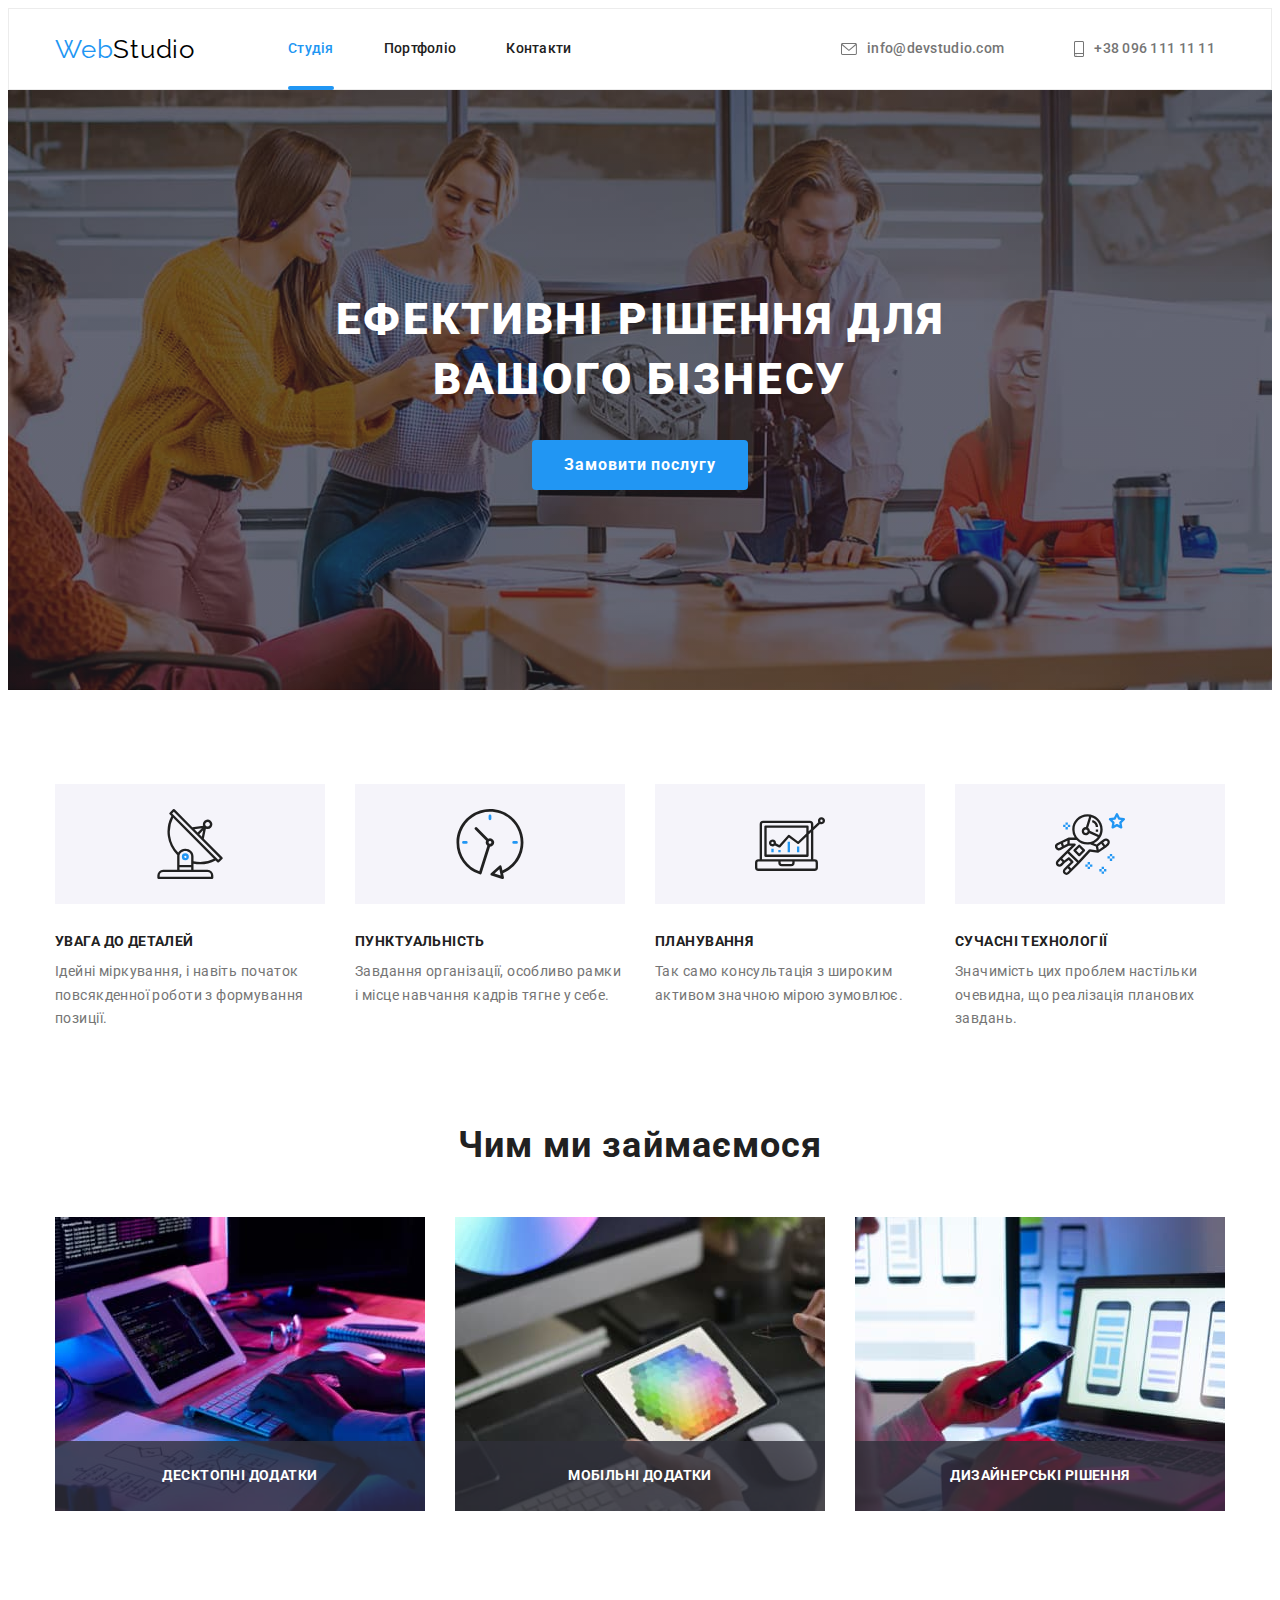
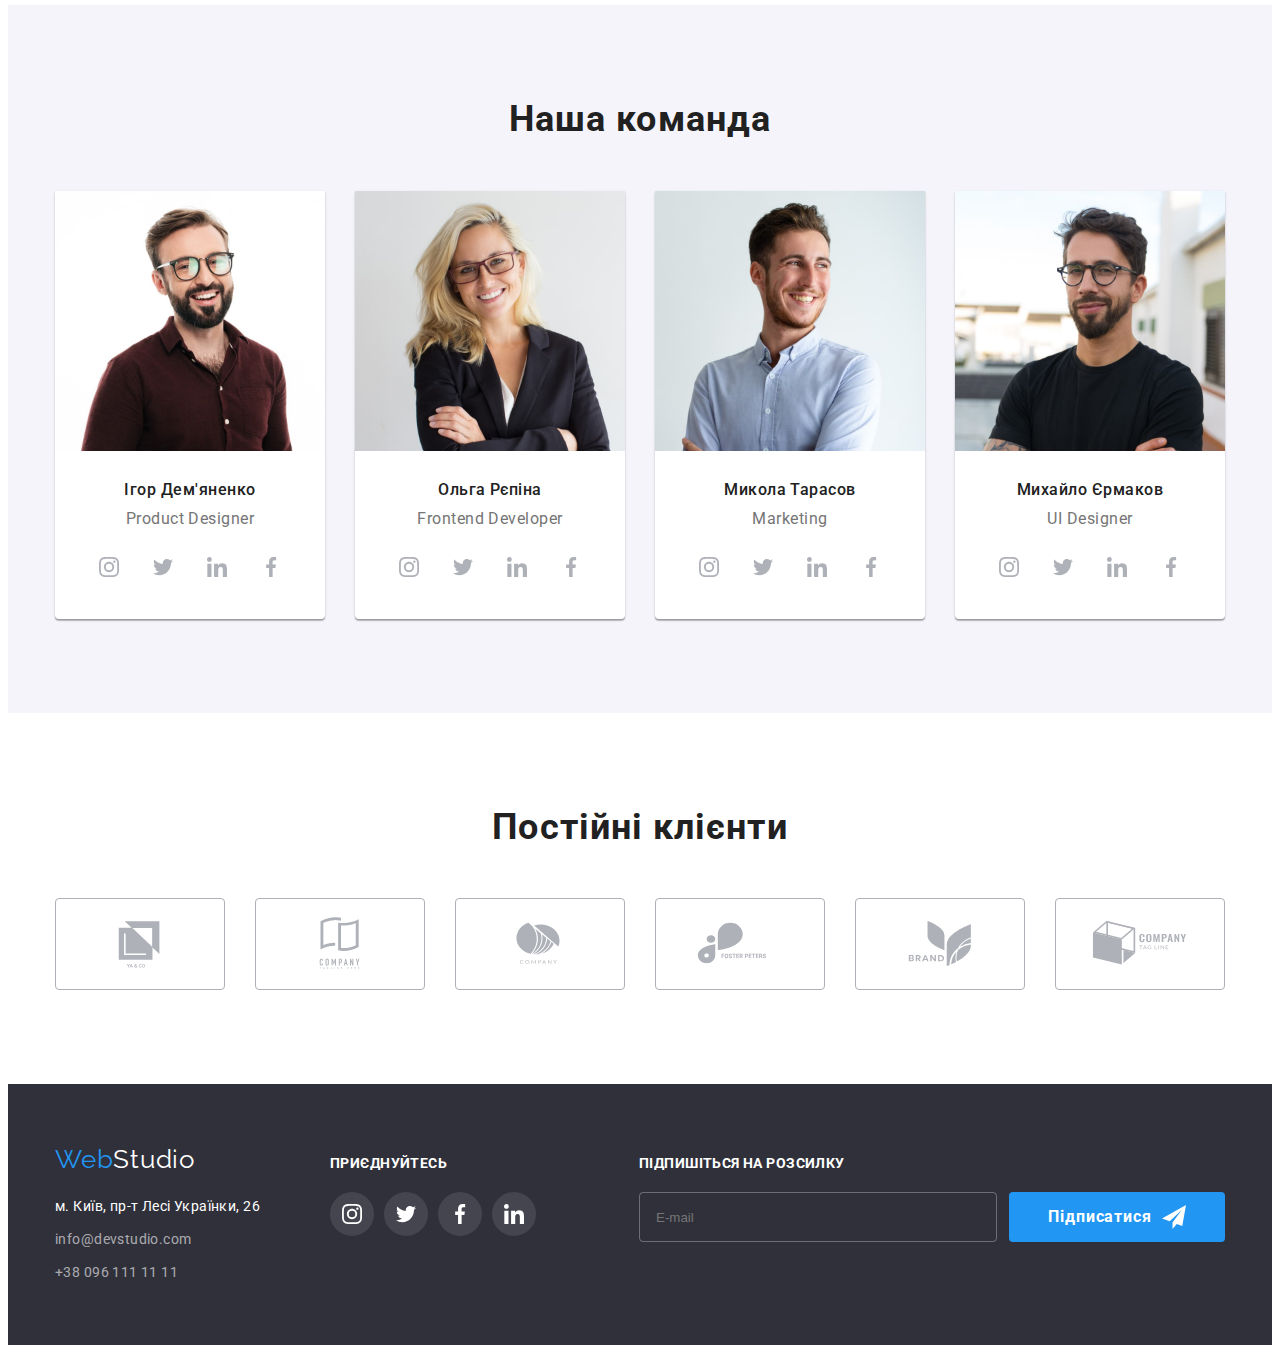
==== index.html @ 2a2b98df "sass" ====
<!DOCTYPE html>
<html lang="uk">

<head>
    <meta charset="UTF-8">
    <meta http-equiv="X-UA-Compatible" content="IE=edge">
    <meta name="viewport" content="width=device-width, initial-scale=1.0">
    <title>Document</title>

    <link rel="preconnect" href="https://fonts.googleapis.com">
    <link rel="preconnect" href="https://fonts.gstatic.com" crossorigin>
    <link
        href="https://fonts.googleapis.com/css2?family=Raleway:wght@700&family=Roboto:wght@400;500;700;900&display=swap"
        rel="stylesheet">
    <link rel="stylesheet" href="https://cdnjs.cloudflare.com/ajax/libs/modern-normalize/1.1.0/modern-normalize.min.css"
        integrity="sha512-wpPYUAdjBVSE4KJnH1VR1HeZfpl1ub8YT/NKx4PuQ5NmX2tKuGu6U/JRp5y+Y8XG2tV+wKQpNHVUX03MfMFn9Q=="
        crossorigin="anonymous" referrerpolicy="no-referrer" />
    <link rel="stylesheet" href="./css/main.min.css">
</head>

<body>
    <header class="header">
        <div class="container header-container">
            <nav class="navigation">
                <a class="logo header-logo" href="./index.html"> <span class="logo-accent">Web</span>Studio</a>
                <ul class="navigation-list">
                    <li class="navigation-item">
                        <a class="nav-title сurrent-link" href="./index.html">Студія</a>
                    </li>
                    <li class="navigation-item">
                        <a class="nav-title" href="./portfolio.html">Портфоліо </a>
                    </li>
                    <li class="navigation-item">
                        <a class="nav-title" href="#"> Контакти </a>
                    </li>
                </ul>
            </nav>
            <ul class="contact-and-mail">
                <li class="contacts-item">
                    <a class="contacts" href="mailto:info@devstudio.com">

                        <svg class="contact-icon" width="16" height="12">
                            <use href="./images/icons.svg#icon-mail"></use>
                        </svg>
                        info@devstudio.com

                    </a>
                </li>
                <li class="contacts-item">
                    <a class="contacts" href="tel:+380961111111">
                        <svg class="contact-icon" width="10" height="16">
                            <use href="./images/icons.svg#icon-phone"></use>
                        </svg>
                        +38 096 111 11 11</a>
                </li>
            </ul>
        </div>

    </header>

    <main>

        <section class="main">
            <div class="container">
                <h1 class="main-title"> ЕФЕКТИВНІ РІШЕННЯ ДЛЯ <br> ВАШОГО БІЗНЕСУ</h1>
                <button class="main-title-btn" type="button" data-modal-open>Замовити послугу</button>
            </div>
        </section>
        <section class="section benefits">
            <div class="container">
                <h2 class="visually-hiden">Основні переваги</h2>
                <ul class="benefits-list">
                    <li class="benefits-list-item">
                        <div class="benefits-item-svg">
                            <svg width="70" height="70">
                                <use href=" ./images/icons.svg#icon-antenna">
                                </use>
                            </svg>
                        </div>
                        <h3 class="benefits-title">УВАГА ДО ДЕТАЛЕЙ</h3>
                        <p class="benefits-subtitle">Ідейні міркування, і навіть початок повсякденної роботи з
                            формування
                            позиції.</p>
                    </li>
                    <li class="benefits-list-item">
                        <div class="benefits-item-svg">
                            <svg width="70" height="70">
                                <use href=" ./images/icons.svg#icon-clock">
                                </use>
                            </svg>
                        </div>
                        <h3 class="benefits-title">ПУНКТУАЛЬНІСТЬ</h3>
                        <p class="benefits-subtitle">Завдання організації, особливо рамки і місце навчання кадрів тягне
                            у
                            себе.</p>
                    </li>
                    <li class="benefits-list-item">
                        <div class="benefits-item-svg">
                            <svg width="70" height="70">
                                <use href=" ./images/icons.svg#icon-diagram">
                                </use>
                            </svg>
                        </div>
                        <h3 class="benefits-title">ПЛАНУВАННЯ</h3>
                        <p class="benefits-subtitle">Так само консультація з широким активом значною мірою зумовлює.</p>
                    </li>
                    <li class="benefits-list-item">
                        <div class="benefits-item-svg">
                            <svg width="70" height="70">
                                <use href=" ./images/icons.svg#icon-astronaut">
                                </use>
                            </svg>
                        </div>
                        <h3 class="benefits-title">СУЧАСНІ ТЕХНОЛОГІЇ</h3>
                        <p class="benefits-subtitle">Значимість цих проблем настільки очевидна, що реалізація планових
                            завдань.</p>
                    </li>
                </ul>
            </div>
        </section>

        <section class="section activity">
            <div class="container">
                <h2 class="section-title">Чим ми займаємося</h2>
                <ul class="activity-list">
                    <li class="activity-list-item">
                        <div class="activity-wrap">
                            <img src="./images/image-1.jpg" width="370" height="294" alt="Image 1">
                            <p class="activity-text">ДЕСКТОПНІ ДОДАТКИ</p>
                        </div>
                    </li>
                    <li class="activity-list-item">
                        <div class="activity-wrap">
                            <img src="./images/image-2.jpg" width="370" height="294" alt="Image 2">
                            <p class="activity-text">МОБІЛЬНІ ДОДАТКИ</p>
                        </div>
                    </li>
                    <li class="activity-list-item">
                        <div class="activity-wrap">
                            <img src="./images/image-3.jpg" width="370" height="294" alt="Image 3">
                            <p class="activity-text">ДИЗАЙНЕРСЬКІ РІШЕННЯ</p>
                        </div>
                    </li>
                </ul>
            </div>
        </section>
        <section class="section team">
            <div class="container">
                <h2 class="section-title">Наша команда</h2>
                <ul class="team-list">
                    <li class="team-list-item">
                        <img src="./images/ihor-demyanenko.jpg" width="270" height="260" alt="Ihor Demyanenko">
                        <div class="team-name">
                            <h3 class="team-title">Ігор Дем'яненко</h3>
                            <p class="team-subtitle" lang="en">Product Designer</p>
                            <ul class="social-links-list">
                                <li class="social-links-item">
                                    <a class="social-link" href="#" target="_blank" rel="noopener noreferrer">
                                        <svg width="20" height="20">
                                            <use href="./images/icons.svg#icon-instagram"></use>
                                        </svg>
                                    </a>
                                </li>
                                <li class="social-links-item">
                                    <a class="social-link" href="#" target="_blank" rel="noopener noreferrer">
                                        <svg width="20" height="20">
                                            <use href="./images/icons.svg#icon-twitter"></use>
                                        </svg>
                                    </a>
                                </li>
                                <li class="social-links-item">
                                    <a class="social-link" href="#" target="_blank" rel="noopener noreferrer">
                                        <svg width="20" height="20">
                                            <use href="./images/icons.svg#icon-linkedin"></use>
                                        </svg>
                                    </a>
                                </li>
                                <li class="social-links-item">
                                    <a class="social-link" href="#" target="_blank" rel="noopener noreferrer">
                                        <svg width="20" height="20">
                                            <use href="./images/icons.svg#icon-facebook"></use>
                                        </svg>
                                    </a>
                                </li>
                            </ul>
                        </div>
                    </li>

                    <li class="team-list-item"><img src="./images/olga-repina.jpg" width="270" height="260"
                            alt="Olga Repina">
                        <div class="team-name">
                            <h3 class="team-title">Ольга Рєпіна</h3>
                            <p class="team-subtitle" lang="en">Frontend Developer</p>
                            <ul class="social-links-list">
                                <li class="social-links-item">
                                    <a class="social-link" href="#" target="_blank" rel="noopener noreferrer">
                                        <svg width="20" height="20">
                                            <use href="./images/icons.svg#icon-instagram"></use>
                                        </svg>
                                    </a>
                                </li>
                                <li class="social-links-item">
                                    <a class="social-link" href="#" target="_blank" rel="noopener noreferrer">
                                        <svg width="20" height="20">
                                            <use href="./images/icons.svg#icon-twitter"></use>
                                        </svg>
                                    </a>
                                </li>
                                <li class="social-links-item">
                                    <a class="social-link" href="#" target="_blank" rel="noopener noreferrer">
                                        <svg width="20" height="20">
                                            <use href="./images/icons.svg#icon-linkedin"></use>
                                        </svg>
                                    </a>
                                </li>
                                <li class="social-links-item">
                                    <a class="social-link" href="#" target="_blank" rel="noopener noreferrer">
                                        <svg width="20" height="20">
                                            <use href="./images/icons.svg#icon-facebook"></use>
                                        </svg>
                                    </a>
                                </li>
                            </ul>
                        </div>
                    </li>
                    <li class="team-list-item"><img src="./images/mykola-tarasov.jpg" width="270" height="260"
                            alt="Mykola Tarasov">
                        <div class="team-name">
                            <h3 class="team-title">Микола Тарасов</h3>
                            <p class="team-subtitle" lang="en">Marketing</p>
                            <ul class="social-links-list">
                                <li class="social-links-item">
                                    <a class="social-link" href="#" target="_blank" rel="noopener noreferrer">
                                        <svg width="20" height="20">
                                            <use href="./images/icons.svg#icon-instagram"></use>
                                        </svg>
                                    </a>
                                </li>
                                <li class="social-links-item">
                                    <a class="social-link" href="#" target="_blank" rel="noopener noreferrer">
                                        <svg width="20" height="20">
                                            <use href="./images/icons.svg#icon-twitter"></use>
                                        </svg>
                                    </a>
                                </li>
                                <li class="social-links-item">
                                    <a class="social-link" href="#" target="_blank" rel="noopener noreferrer">
                                        <svg width="20" height="20">
                                            <use href="./images/icons.svg#icon-linkedin"></use>
                                        </svg>
                                    </a>
                                </li>
                                <li class="social-links-item">
                                    <a class="social-link" href="#" target="_blank" rel="noopener noreferrer">
                                        <svg width="20" height="20">
                                            <use href="./images/icons.svg#icon-facebook"></use>
                                        </svg>
                                    </a>
                                </li>
                            </ul>
                        </div>
                    </li>
                    <li class="team-list-item"><img src="./images/mykhailo-yermakov.jpg" width="270" height="260"
                            alt="Mykhailo Yermakov">
                        <div class="team-name">
                            <h3 class="team-title">Михайло Єрмаков</h3>
                            <p class="team-subtitle" lang="en">UI Designer</p>
                            <ul class="social-links-list">
                                <li class="social-links-item">
                                    <a class="social-link" href="#" target="_blank" rel="noopener noreferrer">
                                        <svg width="20" height="20">
                                            <use href="./images/icons.svg#icon-instagram"></use>
                                        </svg>
                                    </a>
                                </li>
                                <li class="social-links-item">
                                    <a class="social-link" href="#" target="_blank" rel="noopener noreferrer">
                                        <svg width="20" height="20">
                                            <use href="./images/icons.svg#icon-twitter"></use>
                                        </svg>
                                    </a>
                                </li>
                                <li class="social-links-item">
                                    <a class="social-link" href="#" target="_blank" rel="noopener noreferrer">
                                        <svg width="20" height="20">
                                            <use href="./images/icons.svg#icon-linkedin"></use>
                                        </svg>
                                    </a>
                                </li>
                                <li class="social-links-item">
                                    <a class="social-link" href="#" target="_blank" rel="noopener noreferrer">
                                        <svg width="20" height="20">
                                            <use href="./images/icons.svg#icon-facebook"></use>
                                        </svg>
                                    </a>
                                </li>
                            </ul>
                        </div>
                    </li>
                </ul>

            </div>
        </section>
        <section class="clients">
            <div class="container">
                <h2 class="section-title">Постійні клієнти</h2>
                <ul class="clients-list">
                    <li class="clients-item">
                        <a class="clients-link" href="#" target="_blank" rel="noopener noreferrer">
                            <svg width="106" height="60">
                                <use href="./images/icons.svg#icon-client-1"></use>
                            </svg>
                        </a>
                    </li>
                    <li class="clients-item">
                        <a class="clients-link" href="#" target="_blank" rel="noopener noreferrer">
                            <svg width="106" height="60">
                                <use href="./images/icons.svg#icon-client-2"></use>
                            </svg>
                        </a>
                    </li>
                    <li class="clients-item">
                        <a class="clients-link" href="#" target="_blank" rel="noopener noreferrer">
                            <svg width="106" height="60">
                                <use href="./images/icons.svg#icon-client-3"></use>
                            </svg>
                        </a>
                    </li>
                    <li class="clients-item">
                        <a class="clients-link" href="#" target="_blank" rel="noopener noreferrer">
                            <svg width="106" height="60">
                                <use href="./images/icons.svg#icon-client-4"></use>
                            </svg>
                        </a>
                    </li>
                    <li class="clients-item">
                        <a class="clients-link" href="#" target="_blank" rel="noopener noreferrer">
                            <svg width="106" height="60">
                                <use href="./images/icons.svg#icon-client-5"></use>
                            </svg>
                        </a>
                    </li>
                    <li class="clients-item">
                        <a class="clients-link" href="#" target="_blank" rel="noopener noreferrer">
                            <svg width="106" height="60">
                                <use href="./images/icons.svg#icon-client-6"></use>
                            </svg>
                        </a>
                    </li>

                </ul>

            </div>
        </section>
    </main>

    <footer class="footer">
        <div class="container footer-wrap">
            <div class="footer-adress">
                <a class="logo footer-logo" href="#"> <span class="logo-accent">Web</span><span
                        class="footer-logo-accent">Studio</span>
                </a>
                <address>
                    <ul class="footer-list">
                        <li class="footer-list-item">
                            <a class="footer-link-adress" href="https://goo.gl/maps/ghBAab6zFuzKiSz66" target="_blank"
                                rel="noopener noreferrer">м. Київ,
                                пр-т Лесі Українки, 26</a>
                        </li>
                        <li class="footer-list-item">
                            <a class="footer-link-adress footer-contact"
                                href="mailto:info@devstudio.com">info@devstudio.com</a>
                        </li>
                        <li class="footer-list-item">
                            <a class="footer-link-adress footer-contact" href="tel:+380961111111"> +38 096 111 11 11
                            </a>
                        </li>
                    </ul>
            </div>
            <div class="footer-soc-links">
                <span class="footer-text">ПРИЄДНУЙТЕСЬ</span>
                <ul class="footer-soc-link-list">
                    <li class="footer-soc-link-item">
                        <a class="footer-social-link" href="#" target="_blank" rel="noopener noreferrer">
                            <svg width="20" height="20">
                                <use href="./images/icons.svg#icon-instagram"></use>
                            </svg>
                        </a>
                    </li>
                    <li class="footer-soc-link-item">
                        <a class="footer-social-link" href="#" target="_blank" rel="noopener noreferrer">
                            <svg width="20" height="20">
                                <use href="./images/icons.svg#icon-twitter"></use>
                            </svg>
                        </a>
                    </li>
                    <li class="footer-soc-link-item">
                        <a class="footer-social-link" href="#" target="_blank" rel="noopener noreferrer">
                            <svg width="20" height="20">
                                <use href="./images/icons.svg#icon-facebook"></use>
                            </svg>
                        </a>
                    </li>
                    <li class="footer-soc-link-item">
                        <a class="footer-social-link" href="#" target="_blank" rel="noopener noreferrer">
                            <svg width="20" height="20">
                                <use href="./images/icons.svg#icon-linkedin"></use>
                            </svg>
                        </a>
                    </li>
                </ul>
            </div>
            <form class="footer-form">
                <label for="subscribe" class="footer-text footer-label">Підпишіться на розсилку</label>
                <div class="footer-subscribe">
                    <input type="email" class="footer-input" id="subscribe" name="email" placeholder="E-mail">
                    <button type="submit" class="main-title-btn subscribe-btn">Підписатися
                        <svg width="24" height="24">
                            <use href="./images/icons.svg#icon-send"></use>
                        </svg>
                    </button>
                </div>
            </form>
        </div>

        </address>
    </footer>
    <div class="backdrop is-hidden" data-modal>
        <div class="modal">
            <button type="button" class="modal-close" data-modal-close>
                <svg width="30" height="30">
                    <use href="./images/icons.svg#icon-close-icon"></use>
                </svg>
            </button>
            <p class="modal-title">Залиште свої дані, ми вам передзвонимо</p>
            <form class="modal-form">
                <div class="modal-wraper">
                    <label for="user-name" class="input-label">Ім'я</label>
                    <div class="input-wrapper">
                        <input type="text" name="user-name" class="modal-input" id="user-name" required>
                        <svg class="modal-icon" width="18" height="18">
                            <use href="./images/icons.svg#icon-person"></use>
                        </svg>
                    </div>
                </div>
                <div class="modal-wraper">
                    <label for="user-tel" class="input-label">Телефон</label>
                    <div class="input-wrapper">
                        <input type="tel" name="user-tel" class="modal-input" id="user-tel" required>
                        <svg class="modal-icon" width="18" height="18">
                            <use href="./images/icons.svg#icon-phone-black"></use>
                        </svg>
                    </div>
                </div>
                <div class="modal-wraper">
                    <label for="user-mail" class="input-label">Пошта</label>
                    <div class="input-wrapper">
                        <input type="email" name="user-mail" class="modal-input" id="user-mail" required>
                        <svg class="modal-icon" width="18" height="18">
                            <use href="./images/icons.svg#icon-email"></use>
                        </svg>
                    </div>
                </div>
                <div class="modal-wraper">
                    <label for="user-comment" class="input-label">Коментар</label>
                    <textarea name="user-comment" id="user-comment" class="modal-comment"
                        placeholder="Введіть текст"></textarea>

                </div>
                <label for="checkbox" class="checkbox-label">
                    <input type="checkbox" id="checkbox" name="checkbox" class="checkbox">
                    <span class="checkbox-icon">
                        <svg width="18" height="18">
                            <use href="./images/icons.svg#icon-icon-check"></use>
                        </svg>
                    </span>
                    <span class="accepted-text">Погоджуюся з розсилкою та приймаю <a href="#" class="checkbox-link">
                            Умови договору
                        </a></span>
                </label>


                <button type="submit" class="main-title-btn send-btn">Відправити</button>
            </form>
        </div>
    </div>
    <script src="./js/modal.js"></script>

</body>

</html>
---- css/main.min.css ----
:root{--white-color: #ffffff;--main-title-color: #212121;--main-text-color: #757575;--main-blue-color: #2196f3;--main-fill-color: #afb1b8;--fist-background-color: #ffffff;--second-background-color: #f5f4fa;--footer-background-color: #2f303a;--border-color: #eeeeee;--background-item-color: #f5f4fa;--team-card-shadow: 0px 1px 3px rgba(0, 0, 0, 0.12), 0px 1px 1px rgba(0, 0, 0, 0.14), 0px 2px 1px rgba(0, 0, 0, 0.2)}*,*::before,*::after{-webkit-box-sizing:border-box;box-sizing:border-box}ul{list-style:none;margin:0;padding:0}h1,h2,h3,h4,h5,h6,p{margin:0}a{text-decoration:none}.visually-hiden{position:absolute;white-space:nowrap;width:1px;height:1px;overflow:hidden;border:0;padding:0;clip:rect(0 0 0 0);-webkit-clip-path:inset(50%);clip-path:inset(50%);margin:-1px}body{background-color:var(--fist-background-color);color:var(--main-text-color);font-family:"Roboto",sans-serif;font-style:normal;font-size:14px;letter-spacing:.03em}button{cursor:pointer}img{display:block}.section{padding-top:94px;padding-bottom:94px}.container{width:1200px;padding-right:15px;padding-left:15px;margin:0 auto}.main-title-btn{min-width:216px;min-height:50px;font-family:inherit;background-color:var(--main-blue-color);font-weight:700;font-size:16px;line-height:1.88;display:block;margin:0 auto;-webkit-box-align:center;-ms-flex-align:center;align-items:center;text-align:center;letter-spacing:.06em;color:var(--white-color);cursor:pointer;border:0;border-radius:4px;-webkit-transition-property:background-color;transition-property:background-color;-webkit-transition-duration:250ms;transition-duration:250ms;-webkit-transition-timing-function:cubic-bezier(0.4, 0, 0.2, 1);transition-timing-function:cubic-bezier(0.4, 0, 0.2, 1)}.main-title-btn:hover,.main-title-btn:focus{background-color:#188ce8}.section-title{font-size:36px;font-weight:700;line-height:1.16;text-align:center;letter-spacing:.03em;color:var(--main-title-color);margin-bottom:50px}.header{border:1px solid #ececec}.header-container{display:-webkit-box;display:-ms-flexbox;display:flex;-webkit-box-align:center;-ms-flex-align:center;align-items:center}.navigation{margin-right:auto;display:-webkit-box;display:-ms-flexbox;display:flex;-webkit-box-align:center;-ms-flex-align:center;align-items:center}.main-nav{display:-webkit-box;display:-ms-flexbox;display:flex}.logo{font-family:"Raleway";font-size:26px;line-height:1.19;letter-spacing:.03em;color:#000}.header-logo{margin-right:93px}.logo-accent{color:var(--main-blue-color)}.navigation-list{display:-webkit-box;display:-ms-flexbox;display:flex;gap:50px}.navigation-item{display:-webkit-box;display:-ms-flexbox;display:flex;gap:50px}.nav-title{display:inline-block;padding-top:32px;padding-bottom:32px;font-weight:500;font-size:14px;line-height:1.14;letter-spacing:.02em;color:var(--main-title-color);-webkit-transition-property:color;transition-property:color;-webkit-transition-duration:250ms;transition-duration:250ms;-webkit-transition-timing-function:cubic-bezier(0.4, 0, 0.2, 1);transition-timing-function:cubic-bezier(0.4, 0, 0.2, 1)}.nav-title:hover,.nav-title:focus{color:var(--main-blue-color)}.сurrent-link{color:var(--main-blue-color);position:relative}.сurrent-link:after{content:"";position:absolute;width:100%;height:4px;bottom:-1px;left:0;background:var(--main-blue-color);border-radius:2px}.contact-and-mail{display:-webkit-box;display:-ms-flexbox;display:flex;gap:50px}.contacts{display:-webkit-box;display:-ms-flexbox;display:flex;-webkit-box-align:center;-ms-flex-align:center;align-items:center;font-weight:500;font-size:14px;line-height:1.14;letter-spacing:.02em;color:var(--main-text-color);-webkit-transition-property:color;transition-property:color;-webkit-transition-duration:250ms;transition-duration:250ms;-webkit-transition-timing-function:cubic-bezier(0.4, 0, 0.2, 1);transition-timing-function:cubic-bezier(0.4, 0, 0.2, 1)}.contacts:hover,.contacts:focus{color:var(--main-blue-color)}.contact-icon{fill:currentColor;margin-right:10px}.contacts-item{display:inline-block;padding:10px}.main{background-image:-webkit-gradient(linear, left top, left bottom, from(rgba(47, 48, 58, 0.4)), to(rgba(47, 48, 58, 0.4))),url(../images/bg-image.jpg);background-image:linear-gradient(rgba(47, 48, 58, 0.4), rgba(47, 48, 58, 0.4)),url(../images/bg-image.jpg);background-repeat:no-repeat;background-position:center;background-size:cover;padding-top:200px;padding-bottom:200px;max-width:1600px;margin:0 auto}.main-title{margin-bottom:30px;margin-top:0;color:var(--white-color);font-weight:900;font-size:44px;line-height:1.36;text-align:center;letter-spacing:.06em;text-transform:uppercase}.benefits-list{display:-webkit-box;display:-ms-flexbox;display:flex;gap:30px}.benefits-list-item{width:calc((100% - 90px)/4)}.benefits-item-svg{display:-webkit-box;display:-ms-flexbox;display:flex;margin-bottom:30px;height:120px;-webkit-box-pack:center;-ms-flex-pack:center;justify-content:center;-webkit-box-align:center;-ms-flex-align:center;align-items:center;background-color:var(--background-item-color)}.benefits-title{font-size:14px;font-weight:700;line-height:1.14;letter-spacing:.03em;text-transform:uppercase;color:var(--main-title-color);margin-bottom:10px}.benefits-subtitle{font-size:14px;line-height:1.71;letter-spacing:.03em;color:var(--main-text-color)}.activity{padding-top:0;padding-bottom:94px}.activity-list{display:-webkit-box;display:-ms-flexbox;display:flex;gap:30px}.activity-list-item{width:calc((100% - 60px)/3)}.activity-wrap{position:relative;-webkit-box-align:center;-ms-flex-align:center;align-items:center;-webkit-box-pack:center;-ms-flex-pack:center;justify-content:center}.activity-text{position:absolute;background:rgba(47,48,58,.8);width:100%;font-weight:700;font-size:14px;line-height:1.14;text-align:center;letter-spacing:.03em;text-transform:uppercase;color:var(--white-color);padding-top:27px;padding-bottom:27px;bottom:0;left:0}.team{background-color:var(--second-background-color)}.team-list{display:-webkit-box;display:-ms-flexbox;display:flex;gap:30px}.team-list-item{width:calc((100% - 90px)/4);background-color:var(--white-color);-webkit-box-shadow:var(--team-card-shadow);box-shadow:var(--team-card-shadow);border-radius:0px 0px 4px 4px}.team-name{padding-top:30px;padding-bottom:30px}.team-title{font-size:16px;font-weight:500;line-height:1.18;text-align:center;letter-spacing:.03em;color:var(--main-title-color);margin-bottom:10px}.team-subtitle{font-weight:400;font-size:16px;line-height:1.18;text-align:center;letter-spacing:.03em;color:var(--main-text-color)}.social-links-list{display:-webkit-box;display:-ms-flexbox;display:flex;-webkit-box-pack:center;-ms-flex-pack:center;justify-content:center;gap:10px}.social-links-item{width:206px;height:44px;margin-top:16px;-ms-flex-preferred-size:content;flex-basis:content}.social-link{width:44px;height:44px;display:-webkit-box;display:-ms-flexbox;display:flex;-webkit-box-align:center;-ms-flex-align:center;align-items:center;-webkit-box-pack:center;-ms-flex-pack:center;justify-content:center;fill:var(--main-fill-color);border-radius:50%;background-color:var(--fist-background-color);-webkit-transition-property:background-color,fill;transition-property:background-color,fill;-webkit-transition-duration:250ms;transition-duration:250ms;-webkit-transition-timing-function:cubic-bezier(0.4, 0, 0.2, 1);transition-timing-function:cubic-bezier(0.4, 0, 0.2, 1)}.social-link:hover,.social-link:focus{background-color:var(--main-blue-color);fill:var(--white-color)}.clients{padding-top:94px;padding-bottom:94px}.clients-list{display:-webkit-box;display:-ms-flexbox;display:flex;gap:30px;-webkit-box-pack:center;-ms-flex-pack:center;justify-content:center}.clients-item{width:calc((100% - 150px)/6);height:92px}.clients-link{width:100%;height:100%;border:1px solid var(--main-fill-color);border-radius:4px;display:-webkit-box;display:-ms-flexbox;display:flex;-webkit-box-align:center;-ms-flex-align:center;align-items:center;-webkit-box-pack:center;-ms-flex-pack:center;justify-content:center;fill:var(--main-fill-color);-webkit-transition-property:border,fill;transition-property:border,fill;-webkit-transition-duration:250ms;transition-duration:250ms;-webkit-transition-timing-function:cubic-bezier(0.4, 0, 0.2, 1);transition-timing-function:cubic-bezier(0.4, 0, 0.2, 1)}.clients-link:hover,.clients-link:focus{fill:var(--main-blue-color);border:1px solid var(--main-blue-color)}.footer{background-color:var(--footer-background-color);padding-top:60px;padding-bottom:60px}.footer-wrap{display:-webkit-box;display:-ms-flexbox;display:flex;-webkit-box-align:baseline;-ms-flex-align:baseline;align-items:baseline}.footer-logo{display:inline-block;margin-bottom:20px}.footer-logo-accent{color:var(--white-color)}.footer-list-item:not(:last-child){margin-bottom:9px}.footer-link-adress{font-style:normal;font-size:14px;line-height:1.71;letter-spacing:.03em;color:var(--white-color)}.footer-contact{color:rgba(255,255,255,.6);-webkit-transition-property:color;transition-property:color;-webkit-transition-duration:250ms;transition-duration:250ms;-webkit-transition-timing-function:cubic-bezier(0.4, 0, 0.2, 1);transition-timing-function:cubic-bezier(0.4, 0, 0.2, 1)}.footer-contact:hover,.footer-contact:focus{color:var(--main-blue-color)}.footer-soc-links{max-width:206px;min-height:80px;margin-left:70px}.footer-text{display:inline-block;font-weight:700;font-size:14px;line-height:1.14;letter-spacing:.03em;text-transform:uppercase;color:var(--white-color)}.footer-soc-link-list{display:-webkit-box;display:-ms-flexbox;display:flex;-webkit-box-pack:center;-ms-flex-pack:center;justify-content:center;gap:10px}.footer-soc-link-item{width:206px;height:44px;margin-top:20px;-ms-flex-preferred-size:content;flex-basis:content}.footer-social-link{width:44px;height:44px;display:-webkit-box;display:-ms-flexbox;display:flex;-webkit-box-align:center;-ms-flex-align:center;align-items:center;-webkit-box-pack:center;-ms-flex-pack:center;justify-content:center;fill:var(--white-color);border-radius:50%;background-color:rgba(255,255,255,.1);-webkit-transition-property:background-color;transition-property:background-color;-webkit-transition-duration:250ms;transition-duration:250ms;-webkit-transition-timing-function:cubic-bezier(0.4, 0, 0.2, 1);transition-timing-function:cubic-bezier(0.4, 0, 0.2, 1)}.footer-social-link:hover,.footer-social-link:focus{background-color:var(--main-blue-color)}.footer-form{margin-left:auto;display:-webkit-box;display:-ms-flexbox;display:flex;-webkit-box-orient:vertical;-webkit-box-direction:normal;-ms-flex-direction:column;flex-direction:column}.footer-label{margin-bottom:20px}.footer-subscribe{display:-webkit-box;display:-ms-flexbox;display:flex}.footer-input{background-color:rgba(0,0,0,0);border:1px solid rgba(255,255,255,.3);border-radius:4px;width:358px;height:50px;margin-right:12px;padding-left:16px;color:var(--white-color)}.subscribe-btn{display:-webkit-box;display:-ms-flexbox;display:flex;-webkit-box-pack:center;-ms-flex-pack:center;justify-content:center;gap:10px}.backdrop{position:fixed;top:0;width:100%;height:100%;background-color:rgba(0,0,0,.2);opacity:1;-webkit-transition:opacity 250ms cubic-bezier(0.4, 0, 0.2, 1),-webkit-transform 250ms cubic-bezier(0.4, 0, 0.2, 1);transition:opacity 250ms cubic-bezier(0.4, 0, 0.2, 1),-webkit-transform 250ms cubic-bezier(0.4, 0, 0.2, 1);transition:opacity 250ms cubic-bezier(0.4, 0, 0.2, 1),transform 250ms cubic-bezier(0.4, 0, 0.2, 1);transition:opacity 250ms cubic-bezier(0.4, 0, 0.2, 1),transform 250ms cubic-bezier(0.4, 0, 0.2, 1),-webkit-transform 250ms cubic-bezier(0.4, 0, 0.2, 1)}.modal{position:absolute;top:50%;left:50%;-webkit-transform:translate(-50%, -50%) scale(1);transform:translate(-50%, -50%) scale(1);width:528px;min-height:581px;background-color:var(--white-color);-webkit-box-shadow:0px 1px 3px rgba(0,0,0,.12),0px 1px 1px rgba(0,0,0,.14),0px 2px 1px rgba(0,0,0,.2);box-shadow:0px 1px 3px rgba(0,0,0,.12),0px 1px 1px rgba(0,0,0,.14),0px 2px 1px rgba(0,0,0,.2);border-radius:4px;opacity:1;-webkit-transition:opacity 250ms cubic-bezier(0.4, 0, 0.2, 1),-webkit-transform 250ms cubic-bezier(0.4, 0, 0.2, 1);transition:opacity 250ms cubic-bezier(0.4, 0, 0.2, 1),-webkit-transform 250ms cubic-bezier(0.4, 0, 0.2, 1);transition:transform 250ms cubic-bezier(0.4, 0, 0.2, 1),opacity 250ms cubic-bezier(0.4, 0, 0.2, 1);transition:transform 250ms cubic-bezier(0.4, 0, 0.2, 1),opacity 250ms cubic-bezier(0.4, 0, 0.2, 1),-webkit-transform 250ms cubic-bezier(0.4, 0, 0.2, 1);padding:40px}.backdrop.is-hidden .modal{-webkit-transform:translate(-50%, -50%) scale(0);transform:translate(-50%, -50%) scale(0)}.modal-close{position:absolute;right:8px;top:8px;width:30px;height:30px;border:1px solid rgba(0,0,0,.1019607843);border-radius:50%;background-color:rgba(0,0,0,0);display:-webkit-box;display:-ms-flexbox;display:flex;-webkit-box-align:center;-ms-flex-align:center;align-items:center;-webkit-box-pack:center;-ms-flex-pack:center;justify-content:center;-webkit-transition-property:fill;transition-property:fill;-webkit-transition-duration:250ms;transition-duration:250ms;-webkit-transition-timing-function:cubic-bezier(0.4, 0, 0.2, 1);transition-timing-function:cubic-bezier(0.4, 0, 0.2, 1)}.modal-close:hover,.modal-close:focus{fill:var(--main-blue-color)}.modal-title{font-weight:700;font-size:20px;line-height:1.15;text-align:center;letter-spacing:.03em;color:var(--main-title-color);margin-bottom:12px}.modal-wraper{margin-bottom:10px}.input-label{display:block;font-weight:400;font-size:12px;line-height:1.16;letter-spacing:.01em;color:#000;margin-bottom:4px}.input-wrapper{position:relative}.modal-input{width:100%;height:40px;border:1px solid rgba(33,33,33,.2);border-radius:4px;background-color:rgba(0,0,0,0);outline:rgba(0,0,0,0);padding-left:42px;-webkit-transition-property:border-color;transition-property:border-color;-webkit-transition-duration:250ms;transition-duration:250ms;-webkit-transition-timing-function:cubic-bezier(0.4, 0, 0.2, 1);transition-timing-function:cubic-bezier(0.4, 0, 0.2, 1)}.modal-input:focus,.modal-input:hover{border-color:var(--main-blue-color)}.modal-input:focus+.modal-icon,.modal-input:hover+.modal-icon{fill:var(--main-blue-color)}.modal-icon{position:absolute;left:12px;top:50%;-webkit-transform:translateY(-50%);transform:translateY(-50%);-webkit-transition-property:border-color;transition-property:border-color;-webkit-transition-duration:250ms;transition-duration:250ms;-webkit-transition-timing-function:cubic-bezier(0.4, 0, 0.2, 1);transition-timing-function:cubic-bezier(0.4, 0, 0.2, 1)}.modal-comment{width:100%;height:120px;border:1px solid rgba(33,33,33,.2);border-radius:4px;outline:rgba(0,0,0,0);resize:none;padding-top:12px;padding-left:16px}.modal-comment::-webkit-input-placeholder{font-size:12px;color:rgba(117,117,117,.5);-webkit-transition-property:border-color;transition-property:border-color;-webkit-transition-duration:250ms;transition-duration:250ms;-webkit-transition-timing-function:cubic-bezier(0.4, 0, 0.2, 1);transition-timing-function:cubic-bezier(0.4, 0, 0.2, 1)}.modal-comment::-moz-placeholder{font-size:12px;color:rgba(117,117,117,.5);-moz-transition-property:border-color;transition-property:border-color;transition-duration:250ms;transition-timing-function:cubic-bezier(0.4, 0, 0.2, 1)}.modal-comment:-ms-input-placeholder{font-size:12px;color:rgba(117,117,117,.5);-ms-transition-property:border-color;transition-property:border-color;transition-duration:250ms;transition-timing-function:cubic-bezier(0.4, 0, 0.2, 1)}.modal-comment::-ms-input-placeholder{font-size:12px;color:rgba(117,117,117,.5);-ms-transition-property:border-color;transition-property:border-color;transition-duration:250ms;transition-timing-function:cubic-bezier(0.4, 0, 0.2, 1)}.modal-comment::placeholder{font-size:12px;color:rgba(117,117,117,.5);-webkit-transition-property:border-color;transition-property:border-color;-webkit-transition-duration:250ms;transition-duration:250ms;-webkit-transition-timing-function:cubic-bezier(0.4, 0, 0.2, 1);transition-timing-function:cubic-bezier(0.4, 0, 0.2, 1)}.modal-comment:focus,.modal-comment:hover{border-color:var(--main-blue-color)}.checkbox{position:absolute;white-space:nowrap;width:1px;height:1px;overflow:hidden;border:0;padding:0;clip:rect(0 0 0 0);-webkit-clip-path:inset(50%);clip-path:inset(50%);margin:-1px}.checkbox:focus{border-color:rgba(0,0,0,0);background-color:var(--main-blue-color);background-image:url(../images/full-check.svg);background-size:contain;background-origin:border-box}.checkbox-label{display:-webkit-box;display:-ms-flexbox;display:flex;-webkit-box-align:center;-ms-flex-align:center;align-items:center;margin-top:20px;margin-bottom:30px}.checkbox-icon{display:-webkit-inline-box;display:-ms-inline-flexbox;display:inline-flex;width:16px;height:15px;margin-right:7px;border:2px solid #212121;border-radius:2px;-webkit-box-align:center;-ms-flex-align:center;align-items:center;-webkit-box-pack:center;-ms-flex-pack:center;justify-content:center;-webkit-transition:border;transition:border;-webkit-transition-duration:250ms;transition-duration:250ms;-webkit-transition-timing-function:cubic-bezier(0.4, 0, 0.2, 1);transition-timing-function:cubic-bezier(0.4, 0, 0.2, 1)}.checkbox:focus+.checkbox-icon{border:2px solid var(--main-blue-color)}.checkbox:checked+.checkbox-icon{border-color:var(--main-blue-color);background-color:var(--main-blue-color)}.accepted-text{font-weight:400;font-size:14px;line-height:1.71}.checkbox-link{font-weight:400;font-size:14px;line-height:1.71;letter-spacing:.03em;-webkit-text-decoration-line:underline;text-decoration-line:underline;color:var(--main-blue-color)}.send-btn{-webkit-box-shadow:0px 4px 4px rgba(0,0,0,.15);box-shadow:0px 4px 4px rgba(0,0,0,.15)}.is-hidden{opacity:0;visibility:hidden;pointer-events:none}.portfolio-btn-list{display:-webkit-box;display:-ms-flexbox;display:flex;gap:8px;-webkit-box-pack:center;-ms-flex-pack:center;justify-content:center;margin-bottom:50px}.portfolio-btn{font-family:inherit;font-weight:500;font-size:16px;line-height:1.63;text-align:center;letter-spacing:.03em;color:var(--main-title-color);background-color:#f5f4fa;cursor:pointer;border:0;padding-top:6px;padding-bottom:6px;padding-left:22px;padding-right:22px;border-radius:4px;-webkit-transition-property:color,background-color,-webkit-box-shadow;transition-property:color,background-color,-webkit-box-shadow;transition-property:color,background-color,box-shadow;transition-property:color,background-color,box-shadow,-webkit-box-shadow;-webkit-transition-duration:250ms;transition-duration:250ms;-webkit-transition-timing-function:cubic-bezier(0.4, 0, 0.2, 1);transition-timing-function:cubic-bezier(0.4, 0, 0.2, 1)}.portfolio-btn:focus,.portfolio-btn:hover{color:var(--white-color);background-color:var(--main-blue-color);-webkit-box-shadow:0px 3px 1px rgba(0,0,0,.1),0px 1px 2px rgba(0,0,0,.08),0px 2px 2px rgba(0,0,0,.12);box-shadow:0px 3px 1px rgba(0,0,0,.1),0px 1px 2px rgba(0,0,0,.08),0px 2px 2px rgba(0,0,0,.12)}.portfolio-title{font-weight:700;font-size:18px;line-height:2;letter-spacing:.06em;color:var(--main-title-color);margin-bottom:4px}.portfolio-subtitle{font-weight:400;font-size:16px;line-height:1.88;letter-spacing:.03em;color:var(--main-text-color)}.portfolio-projects{display:-webkit-box;display:-ms-flexbox;display:flex;-ms-flex-wrap:wrap;flex-wrap:wrap;gap:30px}.portfolio-projects-item{width:calc((100% - 60px)/3)}.portfolio-project-link{display:block;-webkit-transition-property:-webkit-box-shadow;transition-property:-webkit-box-shadow;transition-property:box-shadow;transition-property:box-shadow, -webkit-box-shadow;-webkit-transition-duration:250ms;transition-duration:250ms;-webkit-transition-timing-function:cubic-bezier(0.4, 0, 0.2, 1);transition-timing-function:cubic-bezier(0.4, 0, 0.2, 1)}.portfolio-project-link:hover,.portfolio-project-link:focus{-webkit-box-shadow:0px 1px 1px rgba(0,0,0,.12),0px 4px 4px rgba(0,0,0,.06),1px 4px 6px rgba(0,0,0,.16);box-shadow:0px 1px 1px rgba(0,0,0,.12),0px 4px 4px rgba(0,0,0,.06),1px 4px 6px rgba(0,0,0,.16)}.card-wrap{position:relative;overflow:hidden}.hover-text{position:absolute;top:0;left:0;background-color:rgba(33,150,243,.9);color:var(--white-color);font-weight:400;font-size:18px;line-height:1.56;letter-spacing:.03em;padding-left:24px;padding-right:24px;display:-webkit-box;display:-ms-flexbox;display:flex;-webkit-box-align:center;-ms-flex-align:center;align-items:center;-webkit-box-pack:center;-ms-flex-pack:center;justify-content:center;height:100%;-webkit-transform:translateY(100%);transform:translateY(100%);-webkit-transition-property:overflow,-webkit-transform;transition-property:overflow,-webkit-transform;transition-property:transform,overflow;transition-property:transform,overflow,-webkit-transform;-webkit-transition-duration:250ms;transition-duration:250ms;-webkit-transition-timing-function:cubic-bezier(0.4, 0, 0.2, 1);transition-timing-function:cubic-bezier(0.4, 0, 0.2, 1)}.portfolio-project-link:hover .hover-text,.portfolio-project-link:focus .hover-text{-webkit-transform:translateY(0);transform:translateY(0);overflow:visible}.portfolio-text-wrap{padding-top:20px;padding-right:24px;padding-bottom:20px;padding-left:24px;border:1px solid var(--border-color);border-top:none}/*# sourceMappingURL=main.min.css.map */
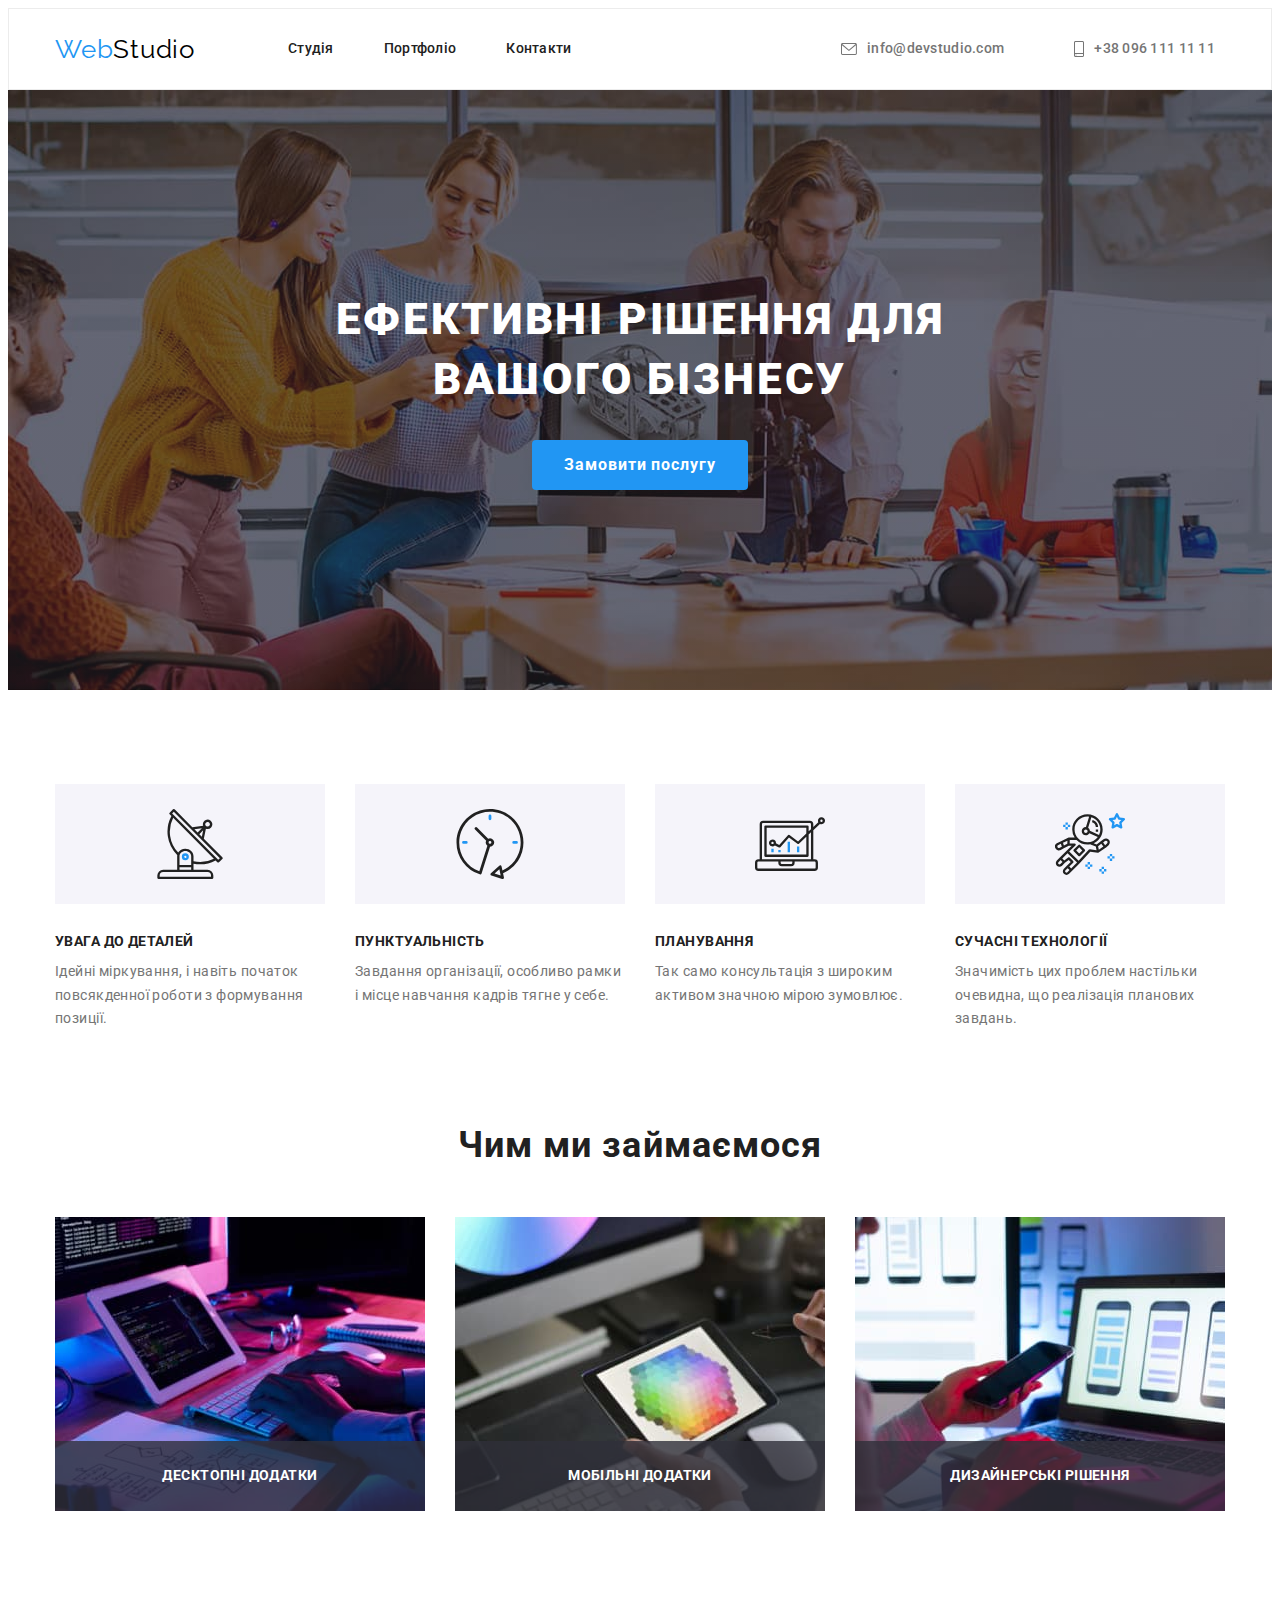
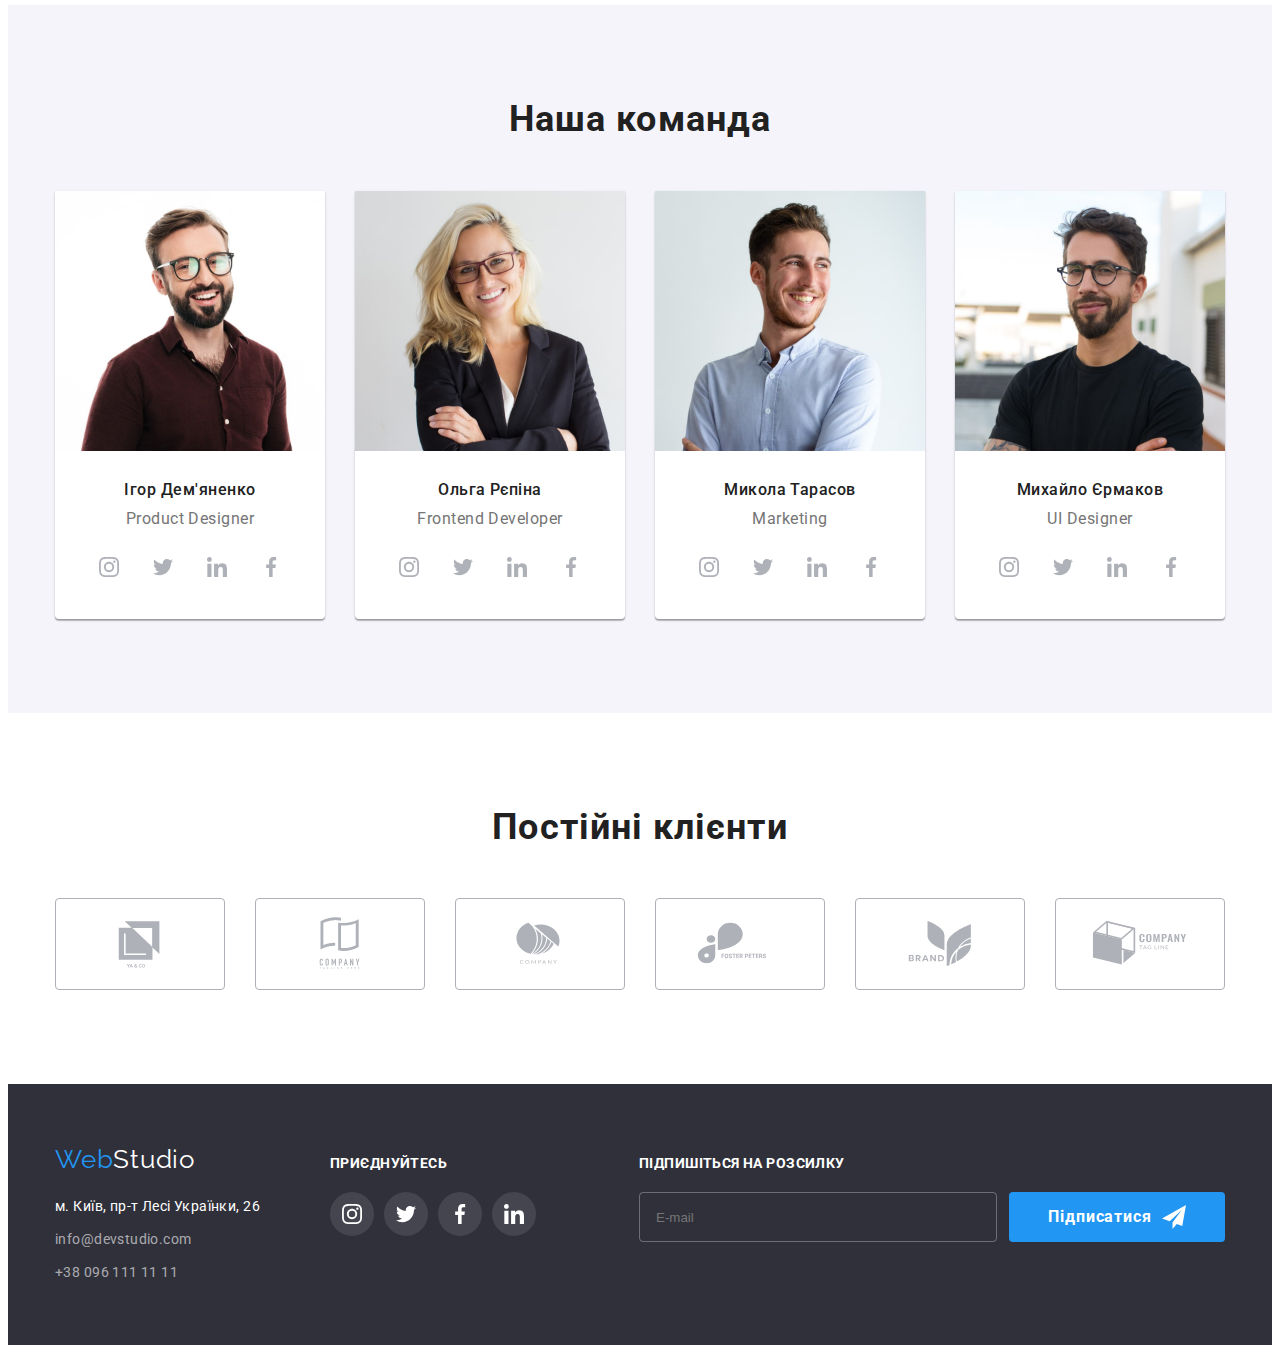
==== commit 1ee17626: "модифікатор current" ====
--- a/index.html
+++ b/index.html
@@ -20,35 +20,35 @@
 
 <body>
     <header class="header">
-        <div class="container header-container">
+        <div class="container header--container">
             <nav class="navigation">
-                <a class="logo header-logo" href="./index.html"> <span class="logo-accent">Web</span>Studio</a>
-                <ul class="navigation-list">
-                    <li class="navigation-item">
-                        <a class="nav-title сurrent-link" href="./index.html">Студія</a>
-                    </li>
-                    <li class="navigation-item">
-                        <a class="nav-title" href="./portfolio.html">Портфоліо </a>
-                    </li>
-                    <li class="navigation-item">
-                        <a class="nav-title" href="#"> Контакти </a>
+                <a class="logo header-logo" href="./index.html"> <span class="header-logo__accent">Web</span>Studio</a>
+                <ul class="nav-list">
+                    <li class="nav-list__item">
+                        <a class="nav-list__title nav-list__title--сurrent" href="./index.html">Студія</a>
+                    </li>
+                    <li class="nav-list__item">
+                        <a class="nav-list__title" href="./portfolio.html">Портфоліо </a>
+                    </li>
+                    <li class="nav-list__item">
+                        <a class="nav-list__title" href="#"> Контакти </a>
                     </li>
                 </ul>
             </nav>
-            <ul class="contact-and-mail">
-                <li class="contacts-item">
-                    <a class="contacts" href="mailto:info@devstudio.com">
-
-                        <svg class="contact-icon" width="16" height="12">
+            <ul class="contact-mail">
+                <li class="contact-mail__item">
+                    <a class="contact-mail__link" href="mailto:info@devstudio.com">
+
+                        <svg class="contact-mail__icon" width="16" height="12">
                             <use href="./images/icons.svg#icon-mail"></use>
                         </svg>
                         info@devstudio.com
 
                     </a>
                 </li>
-                <li class="contacts-item">
-                    <a class="contacts" href="tel:+380961111111">
-                        <svg class="contact-icon" width="10" height="16">
+                <li class="contact-mail__item">
+                    <a class="contact-mail__link" href="tel:+380961111111">
+                        <svg class="contact-mail__icon" width="10" height="16">
                             <use href="./images/icons.svg#icon-phone"></use>
                         </svg>
                         +38 096 111 11 11</a>
@@ -61,90 +61,91 @@
     <main>
 
         <section class="main">
-            <div class="container">
-                <h1 class="main-title"> ЕФЕКТИВНІ РІШЕННЯ ДЛЯ <br> ВАШОГО БІЗНЕСУ</h1>
+            <div class="container main--container">
+                <h1 class="main__title"> ЕФЕКТИВНІ РІШЕННЯ ДЛЯ <br> ВАШОГО БІЗНЕСУ</h1>
                 <button class="main-title-btn" type="button" data-modal-open>Замовити послугу</button>
             </div>
         </section>
-        <section class="section benefits">
-            <div class="container">
-                <h2 class="visually-hiden">Основні переваги</h2>
-                <ul class="benefits-list">
-                    <li class="benefits-list-item">
-                        <div class="benefits-item-svg">
+        <section class="benefits">
+            <div class="container benefits--container">
+                <h2 class="visually-hiden benefits__title">Основні переваги</h2>
+                <ul class="benefits__list">
+                    <li class="benefits__item">
+                        <div class="benefits__icon">
                             <svg width="70" height="70">
                                 <use href=" ./images/icons.svg#icon-antenna">
                                 </use>
                             </svg>
                         </div>
-                        <h3 class="benefits-title">УВАГА ДО ДЕТАЛЕЙ</h3>
-                        <p class="benefits-subtitle">Ідейні міркування, і навіть початок повсякденної роботи з
+                        <h3 class="benefits__title">УВАГА ДО ДЕТАЛЕЙ</h3>
+                        <p class="benefits__subtitle">Ідейні міркування, і навіть початок повсякденної роботи з
                             формування
                             позиції.</p>
                     </li>
-                    <li class="benefits-list-item">
-                        <div class="benefits-item-svg">
+                    <li class="benefits__item">
+                        <div class="benefits__icon">
                             <svg width="70" height="70">
                                 <use href=" ./images/icons.svg#icon-clock">
                                 </use>
                             </svg>
                         </div>
-                        <h3 class="benefits-title">ПУНКТУАЛЬНІСТЬ</h3>
-                        <p class="benefits-subtitle">Завдання організації, особливо рамки і місце навчання кадрів тягне
+                        <h3 class="benefits__title">ПУНКТУАЛЬНІСТЬ</h3>
+                        <p class="benefits__subtitle">Завдання організації, особливо рамки і місце навчання кадрів тягне
                             у
                             себе.</p>
                     </li>
-                    <li class="benefits-list-item">
-                        <div class="benefits-item-svg">
+                    <li class="benefits__item">
+                        <div class="benefits__icon">
                             <svg width="70" height="70">
                                 <use href=" ./images/icons.svg#icon-diagram">
                                 </use>
                             </svg>
                         </div>
-                        <h3 class="benefits-title">ПЛАНУВАННЯ</h3>
-                        <p class="benefits-subtitle">Так само консультація з широким активом значною мірою зумовлює.</p>
-                    </li>
-                    <li class="benefits-list-item">
-                        <div class="benefits-item-svg">
+                        <h3 class="benefits__title">ПЛАНУВАННЯ</h3>
+                        <p class="benefits__subtitle">Так само консультація з широким активом значною мірою зумовлює.
+                        </p>
+                    </li>
+                    <li class="benefits__item">
+                        <div class="benefits__icon">
                             <svg width="70" height="70">
                                 <use href=" ./images/icons.svg#icon-astronaut">
                                 </use>
                             </svg>
                         </div>
-                        <h3 class="benefits-title">СУЧАСНІ ТЕХНОЛОГІЇ</h3>
-                        <p class="benefits-subtitle">Значимість цих проблем настільки очевидна, що реалізація планових
+                        <h3 class="benefits__title">СУЧАСНІ ТЕХНОЛОГІЇ</h3>
+                        <p class="benefits__subtitle">Значимість цих проблем настільки очевидна, що реалізація планових
                             завдань.</p>
                     </li>
                 </ul>
             </div>
         </section>
 
-        <section class="section activity">
-            <div class="container">
-                <h2 class="section-title">Чим ми займаємося</h2>
-                <ul class="activity-list">
-                    <li class="activity-list-item">
+        <section class="activity">
+            <div class="container activity-container">
+                <h2 class="section-title activity__title">Чим ми займаємося</h2>
+                <ul class="activity__list">
+                    <li class="activity__item">
                         <div class="activity-wrap">
                             <img src="./images/image-1.jpg" width="370" height="294" alt="Image 1">
-                            <p class="activity-text">ДЕСКТОПНІ ДОДАТКИ</p>
-                        </div>
-                    </li>
-                    <li class="activity-list-item">
+                            <p class="activity-wrap__text">ДЕСКТОПНІ ДОДАТКИ</p>
+                        </div>
+                    </li>
+                    <li class="activity__item">
                         <div class="activity-wrap">
                             <img src="./images/image-2.jpg" width="370" height="294" alt="Image 2">
-                            <p class="activity-text">МОБІЛЬНІ ДОДАТКИ</p>
-                        </div>
-                    </li>
-                    <li class="activity-list-item">
+                            <p class="activity-wrap__text">МОБІЛЬНІ ДОДАТКИ</p>
+                        </div>
+                    </li>
+                    <li class="activity__item">
                         <div class="activity-wrap">
                             <img src="./images/image-3.jpg" width="370" height="294" alt="Image 3">
-                            <p class="activity-text">ДИЗАЙНЕРСЬКІ РІШЕННЯ</p>
+                            <p class="activity-wrap__text">ДИЗАЙНЕРСЬКІ РІШЕННЯ</p>
                         </div>
                     </li>
                 </ul>
             </div>
         </section>
-        <section class="section team">
+        <section class="team">
             <div class="container">
                 <h2 class="section-title">Наша команда</h2>
                 <ul class="team-list">
@@ -357,7 +358,7 @@
     <footer class="footer">
         <div class="container footer-wrap">
             <div class="footer-adress">
-                <a class="logo footer-logo" href="#"> <span class="logo-accent">Web</span><span
+                <a class="logo footer-logo" href="#"> <span class="header-logo__accent">Web</span><span
                         class="footer-logo-accent">Studio</span>
                 </a>
                 <address>
--- a/css/main.min.css
+++ b/css/main.min.css
@@ -1 +1 @@
-:root{--white-color: #ffffff;--main-title-color: #212121;--main-text-color: #757575;--main-blue-color: #2196f3;--main-fill-color: #afb1b8;--fist-background-color: #ffffff;--second-background-color: #f5f4fa;--footer-background-color: #2f303a;--border-color: #eeeeee;--background-item-color: #f5f4fa;--team-card-shadow: 0px 1px 3px rgba(0, 0, 0, 0.12), 0px 1px 1px rgba(0, 0, 0, 0.14), 0px 2px 1px rgba(0, 0, 0, 0.2)}*,*::before,*::after{-webkit-box-sizing:border-box;box-sizing:border-box}ul{list-style:none;margin:0;padding:0}h1,h2,h3,h4,h5,h6,p{margin:0}a{text-decoration:none}.visually-hiden{position:absolute;white-space:nowrap;width:1px;height:1px;overflow:hidden;border:0;padding:0;clip:rect(0 0 0 0);-webkit-clip-path:inset(50%);clip-path:inset(50%);margin:-1px}body{background-color:var(--fist-background-color);color:var(--main-text-color);font-family:"Roboto",sans-serif;font-style:normal;font-size:14px;letter-spacing:.03em}button{cursor:pointer}img{display:block}.section{padding-top:94px;padding-bottom:94px}.container{width:1200px;padding-right:15px;padding-left:15px;margin:0 auto}.main-title-btn{min-width:216px;min-height:50px;font-family:inherit;background-color:var(--main-blue-color);font-weight:700;font-size:16px;line-height:1.88;display:block;margin:0 auto;-webkit-box-align:center;-ms-flex-align:center;align-items:center;text-align:center;letter-spacing:.06em;color:var(--white-color);cursor:pointer;border:0;border-radius:4px;-webkit-transition-property:background-color;transition-property:background-color;-webkit-transition-duration:250ms;transition-duration:250ms;-webkit-transition-timing-function:cubic-bezier(0.4, 0, 0.2, 1);transition-timing-function:cubic-bezier(0.4, 0, 0.2, 1)}.main-title-btn:hover,.main-title-btn:focus{background-color:#188ce8}.section-title{font-size:36px;font-weight:700;line-height:1.16;text-align:center;letter-spacing:.03em;color:var(--main-title-color);margin-bottom:50px}.header{border:1px solid #ececec}.header-container{display:-webkit-box;display:-ms-flexbox;display:flex;-webkit-box-align:center;-ms-flex-align:center;align-items:center}.navigation{margin-right:auto;display:-webkit-box;display:-ms-flexbox;display:flex;-webkit-box-align:center;-ms-flex-align:center;align-items:center}.main-nav{display:-webkit-box;display:-ms-flexbox;display:flex}.logo{font-family:"Raleway";font-size:26px;line-height:1.19;letter-spacing:.03em;color:#000}.header-logo{margin-right:93px}.logo-accent{color:var(--main-blue-color)}.navigation-list{display:-webkit-box;display:-ms-flexbox;display:flex;gap:50px}.navigation-item{display:-webkit-box;display:-ms-flexbox;display:flex;gap:50px}.nav-title{display:inline-block;padding-top:32px;padding-bottom:32px;font-weight:500;font-size:14px;line-height:1.14;letter-spacing:.02em;color:var(--main-title-color);-webkit-transition-property:color;transition-property:color;-webkit-transition-duration:250ms;transition-duration:250ms;-webkit-transition-timing-function:cubic-bezier(0.4, 0, 0.2, 1);transition-timing-function:cubic-bezier(0.4, 0, 0.2, 1)}.nav-title:hover,.nav-title:focus{color:var(--main-blue-color)}.сurrent-link{color:var(--main-blue-color);position:relative}.сurrent-link:after{content:"";position:absolute;width:100%;height:4px;bottom:-1px;left:0;background:var(--main-blue-color);border-radius:2px}.contact-and-mail{display:-webkit-box;display:-ms-flexbox;display:flex;gap:50px}.contacts{display:-webkit-box;display:-ms-flexbox;display:flex;-webkit-box-align:center;-ms-flex-align:center;align-items:center;font-weight:500;font-size:14px;line-height:1.14;letter-spacing:.02em;color:var(--main-text-color);-webkit-transition-property:color;transition-property:color;-webkit-transition-duration:250ms;transition-duration:250ms;-webkit-transition-timing-function:cubic-bezier(0.4, 0, 0.2, 1);transition-timing-function:cubic-bezier(0.4, 0, 0.2, 1)}.contacts:hover,.contacts:focus{color:var(--main-blue-color)}.contact-icon{fill:currentColor;margin-right:10px}.contacts-item{display:inline-block;padding:10px}.main{background-image:-webkit-gradient(linear, left top, left bottom, from(rgba(47, 48, 58, 0.4)), to(rgba(47, 48, 58, 0.4))),url(../images/bg-image.jpg);background-image:linear-gradient(rgba(47, 48, 58, 0.4), rgba(47, 48, 58, 0.4)),url(../images/bg-image.jpg);background-repeat:no-repeat;background-position:center;background-size:cover;padding-top:200px;padding-bottom:200px;max-width:1600px;margin:0 auto}.main-title{margin-bottom:30px;margin-top:0;color:var(--white-color);font-weight:900;font-size:44px;line-height:1.36;text-align:center;letter-spacing:.06em;text-transform:uppercase}.benefits-list{display:-webkit-box;display:-ms-flexbox;display:flex;gap:30px}.benefits-list-item{width:calc((100% - 90px)/4)}.benefits-item-svg{display:-webkit-box;display:-ms-flexbox;display:flex;margin-bottom:30px;height:120px;-webkit-box-pack:center;-ms-flex-pack:center;justify-content:center;-webkit-box-align:center;-ms-flex-align:center;align-items:center;background-color:var(--background-item-color)}.benefits-title{font-size:14px;font-weight:700;line-height:1.14;letter-spacing:.03em;text-transform:uppercase;color:var(--main-title-color);margin-bottom:10px}.benefits-subtitle{font-size:14px;line-height:1.71;letter-spacing:.03em;color:var(--main-text-color)}.activity{padding-top:0;padding-bottom:94px}.activity-list{display:-webkit-box;display:-ms-flexbox;display:flex;gap:30px}.activity-list-item{width:calc((100% - 60px)/3)}.activity-wrap{position:relative;-webkit-box-align:center;-ms-flex-align:center;align-items:center;-webkit-box-pack:center;-ms-flex-pack:center;justify-content:center}.activity-text{position:absolute;background:rgba(47,48,58,.8);width:100%;font-weight:700;font-size:14px;line-height:1.14;text-align:center;letter-spacing:.03em;text-transform:uppercase;color:var(--white-color);padding-top:27px;padding-bottom:27px;bottom:0;left:0}.team{background-color:var(--second-background-color)}.team-list{display:-webkit-box;display:-ms-flexbox;display:flex;gap:30px}.team-list-item{width:calc((100% - 90px)/4);background-color:var(--white-color);-webkit-box-shadow:var(--team-card-shadow);box-shadow:var(--team-card-shadow);border-radius:0px 0px 4px 4px}.team-name{padding-top:30px;padding-bottom:30px}.team-title{font-size:16px;font-weight:500;line-height:1.18;text-align:center;letter-spacing:.03em;color:var(--main-title-color);margin-bottom:10px}.team-subtitle{font-weight:400;font-size:16px;line-height:1.18;text-align:center;letter-spacing:.03em;color:var(--main-text-color)}.social-links-list{display:-webkit-box;display:-ms-flexbox;display:flex;-webkit-box-pack:center;-ms-flex-pack:center;justify-content:center;gap:10px}.social-links-item{width:206px;height:44px;margin-top:16px;-ms-flex-preferred-size:content;flex-basis:content}.social-link{width:44px;height:44px;display:-webkit-box;display:-ms-flexbox;display:flex;-webkit-box-align:center;-ms-flex-align:center;align-items:center;-webkit-box-pack:center;-ms-flex-pack:center;justify-content:center;fill:var(--main-fill-color);border-radius:50%;background-color:var(--fist-background-color);-webkit-transition-property:background-color,fill;transition-property:background-color,fill;-webkit-transition-duration:250ms;transition-duration:250ms;-webkit-transition-timing-function:cubic-bezier(0.4, 0, 0.2, 1);transition-timing-function:cubic-bezier(0.4, 0, 0.2, 1)}.social-link:hover,.social-link:focus{background-color:var(--main-blue-color);fill:var(--white-color)}.clients{padding-top:94px;padding-bottom:94px}.clients-list{display:-webkit-box;display:-ms-flexbox;display:flex;gap:30px;-webkit-box-pack:center;-ms-flex-pack:center;justify-content:center}.clients-item{width:calc((100% - 150px)/6);height:92px}.clients-link{width:100%;height:100%;border:1px solid var(--main-fill-color);border-radius:4px;display:-webkit-box;display:-ms-flexbox;display:flex;-webkit-box-align:center;-ms-flex-align:center;align-items:center;-webkit-box-pack:center;-ms-flex-pack:center;justify-content:center;fill:var(--main-fill-color);-webkit-transition-property:border,fill;transition-property:border,fill;-webkit-transition-duration:250ms;transition-duration:250ms;-webkit-transition-timing-function:cubic-bezier(0.4, 0, 0.2, 1);transition-timing-function:cubic-bezier(0.4, 0, 0.2, 1)}.clients-link:hover,.clients-link:focus{fill:var(--main-blue-color);border:1px solid var(--main-blue-color)}.footer{background-color:var(--footer-background-color);padding-top:60px;padding-bottom:60px}.footer-wrap{display:-webkit-box;display:-ms-flexbox;display:flex;-webkit-box-align:baseline;-ms-flex-align:baseline;align-items:baseline}.footer-logo{display:inline-block;margin-bottom:20px}.footer-logo-accent{color:var(--white-color)}.footer-list-item:not(:last-child){margin-bottom:9px}.footer-link-adress{font-style:normal;font-size:14px;line-height:1.71;letter-spacing:.03em;color:var(--white-color)}.footer-contact{color:rgba(255,255,255,.6);-webkit-transition-property:color;transition-property:color;-webkit-transition-duration:250ms;transition-duration:250ms;-webkit-transition-timing-function:cubic-bezier(0.4, 0, 0.2, 1);transition-timing-function:cubic-bezier(0.4, 0, 0.2, 1)}.footer-contact:hover,.footer-contact:focus{color:var(--main-blue-color)}.footer-soc-links{max-width:206px;min-height:80px;margin-left:70px}.footer-text{display:inline-block;font-weight:700;font-size:14px;line-height:1.14;letter-spacing:.03em;text-transform:uppercase;color:var(--white-color)}.footer-soc-link-list{display:-webkit-box;display:-ms-flexbox;display:flex;-webkit-box-pack:center;-ms-flex-pack:center;justify-content:center;gap:10px}.footer-soc-link-item{width:206px;height:44px;margin-top:20px;-ms-flex-preferred-size:content;flex-basis:content}.footer-social-link{width:44px;height:44px;display:-webkit-box;display:-ms-flexbox;display:flex;-webkit-box-align:center;-ms-flex-align:center;align-items:center;-webkit-box-pack:center;-ms-flex-pack:center;justify-content:center;fill:var(--white-color);border-radius:50%;background-color:rgba(255,255,255,.1);-webkit-transition-property:background-color;transition-property:background-color;-webkit-transition-duration:250ms;transition-duration:250ms;-webkit-transition-timing-function:cubic-bezier(0.4, 0, 0.2, 1);transition-timing-function:cubic-bezier(0.4, 0, 0.2, 1)}.footer-social-link:hover,.footer-social-link:focus{background-color:var(--main-blue-color)}.footer-form{margin-left:auto;display:-webkit-box;display:-ms-flexbox;display:flex;-webkit-box-orient:vertical;-webkit-box-direction:normal;-ms-flex-direction:column;flex-direction:column}.footer-label{margin-bottom:20px}.footer-subscribe{display:-webkit-box;display:-ms-flexbox;display:flex}.footer-input{background-color:rgba(0,0,0,0);border:1px solid rgba(255,255,255,.3);border-radius:4px;width:358px;height:50px;margin-right:12px;padding-left:16px;color:var(--white-color)}.subscribe-btn{display:-webkit-box;display:-ms-flexbox;display:flex;-webkit-box-pack:center;-ms-flex-pack:center;justify-content:center;gap:10px}.backdrop{position:fixed;top:0;width:100%;height:100%;background-color:rgba(0,0,0,.2);opacity:1;-webkit-transition:opacity 250ms cubic-bezier(0.4, 0, 0.2, 1),-webkit-transform 250ms cubic-bezier(0.4, 0, 0.2, 1);transition:opacity 250ms cubic-bezier(0.4, 0, 0.2, 1),-webkit-transform 250ms cubic-bezier(0.4, 0, 0.2, 1);transition:opacity 250ms cubic-bezier(0.4, 0, 0.2, 1),transform 250ms cubic-bezier(0.4, 0, 0.2, 1);transition:opacity 250ms cubic-bezier(0.4, 0, 0.2, 1),transform 250ms cubic-bezier(0.4, 0, 0.2, 1),-webkit-transform 250ms cubic-bezier(0.4, 0, 0.2, 1)}.modal{position:absolute;top:50%;left:50%;-webkit-transform:translate(-50%, -50%) scale(1);transform:translate(-50%, -50%) scale(1);width:528px;min-height:581px;background-color:var(--white-color);-webkit-box-shadow:0px 1px 3px rgba(0,0,0,.12),0px 1px 1px rgba(0,0,0,.14),0px 2px 1px rgba(0,0,0,.2);box-shadow:0px 1px 3px rgba(0,0,0,.12),0px 1px 1px rgba(0,0,0,.14),0px 2px 1px rgba(0,0,0,.2);border-radius:4px;opacity:1;-webkit-transition:opacity 250ms cubic-bezier(0.4, 0, 0.2, 1),-webkit-transform 250ms cubic-bezier(0.4, 0, 0.2, 1);transition:opacity 250ms cubic-bezier(0.4, 0, 0.2, 1),-webkit-transform 250ms cubic-bezier(0.4, 0, 0.2, 1);transition:transform 250ms cubic-bezier(0.4, 0, 0.2, 1),opacity 250ms cubic-bezier(0.4, 0, 0.2, 1);transition:transform 250ms cubic-bezier(0.4, 0, 0.2, 1),opacity 250ms cubic-bezier(0.4, 0, 0.2, 1),-webkit-transform 250ms cubic-bezier(0.4, 0, 0.2, 1);padding:40px}.backdrop.is-hidden .modal{-webkit-transform:translate(-50%, -50%) scale(0);transform:translate(-50%, -50%) scale(0)}.modal-close{position:absolute;right:8px;top:8px;width:30px;height:30px;border:1px solid rgba(0,0,0,.1019607843);border-radius:50%;background-color:rgba(0,0,0,0);display:-webkit-box;display:-ms-flexbox;display:flex;-webkit-box-align:center;-ms-flex-align:center;align-items:center;-webkit-box-pack:center;-ms-flex-pack:center;justify-content:center;-webkit-transition-property:fill;transition-property:fill;-webkit-transition-duration:250ms;transition-duration:250ms;-webkit-transition-timing-function:cubic-bezier(0.4, 0, 0.2, 1);transition-timing-function:cubic-bezier(0.4, 0, 0.2, 1)}.modal-close:hover,.modal-close:focus{fill:var(--main-blue-color)}.modal-title{font-weight:700;font-size:20px;line-height:1.15;text-align:center;letter-spacing:.03em;color:var(--main-title-color);margin-bottom:12px}.modal-wraper{margin-bottom:10px}.input-label{display:block;font-weight:400;font-size:12px;line-height:1.16;letter-spacing:.01em;color:#000;margin-bottom:4px}.input-wrapper{position:relative}.modal-input{width:100%;height:40px;border:1px solid rgba(33,33,33,.2);border-radius:4px;background-color:rgba(0,0,0,0);outline:rgba(0,0,0,0);padding-left:42px;-webkit-transition-property:border-color;transition-property:border-color;-webkit-transition-duration:250ms;transition-duration:250ms;-webkit-transition-timing-function:cubic-bezier(0.4, 0, 0.2, 1);transition-timing-function:cubic-bezier(0.4, 0, 0.2, 1)}.modal-input:focus,.modal-input:hover{border-color:var(--main-blue-color)}.modal-input:focus+.modal-icon,.modal-input:hover+.modal-icon{fill:var(--main-blue-color)}.modal-icon{position:absolute;left:12px;top:50%;-webkit-transform:translateY(-50%);transform:translateY(-50%);-webkit-transition-property:border-color;transition-property:border-color;-webkit-transition-duration:250ms;transition-duration:250ms;-webkit-transition-timing-function:cubic-bezier(0.4, 0, 0.2, 1);transition-timing-function:cubic-bezier(0.4, 0, 0.2, 1)}.modal-comment{width:100%;height:120px;border:1px solid rgba(33,33,33,.2);border-radius:4px;outline:rgba(0,0,0,0);resize:none;padding-top:12px;padding-left:16px}.modal-comment::-webkit-input-placeholder{font-size:12px;color:rgba(117,117,117,.5);-webkit-transition-property:border-color;transition-property:border-color;-webkit-transition-duration:250ms;transition-duration:250ms;-webkit-transition-timing-function:cubic-bezier(0.4, 0, 0.2, 1);transition-timing-function:cubic-bezier(0.4, 0, 0.2, 1)}.modal-comment::-moz-placeholder{font-size:12px;color:rgba(117,117,117,.5);-moz-transition-property:border-color;transition-property:border-color;transition-duration:250ms;transition-timing-function:cubic-bezier(0.4, 0, 0.2, 1)}.modal-comment:-ms-input-placeholder{font-size:12px;color:rgba(117,117,117,.5);-ms-transition-property:border-color;transition-property:border-color;transition-duration:250ms;transition-timing-function:cubic-bezier(0.4, 0, 0.2, 1)}.modal-comment::-ms-input-placeholder{font-size:12px;color:rgba(117,117,117,.5);-ms-transition-property:border-color;transition-property:border-color;transition-duration:250ms;transition-timing-function:cubic-bezier(0.4, 0, 0.2, 1)}.modal-comment::placeholder{font-size:12px;color:rgba(117,117,117,.5);-webkit-transition-property:border-color;transition-property:border-color;-webkit-transition-duration:250ms;transition-duration:250ms;-webkit-transition-timing-function:cubic-bezier(0.4, 0, 0.2, 1);transition-timing-function:cubic-bezier(0.4, 0, 0.2, 1)}.modal-comment:focus,.modal-comment:hover{border-color:var(--main-blue-color)}.checkbox{position:absolute;white-space:nowrap;width:1px;height:1px;overflow:hidden;border:0;padding:0;clip:rect(0 0 0 0);-webkit-clip-path:inset(50%);clip-path:inset(50%);margin:-1px}.checkbox:focus{border-color:rgba(0,0,0,0);background-color:var(--main-blue-color);background-image:url(../images/full-check.svg);background-size:contain;background-origin:border-box}.checkbox-label{display:-webkit-box;display:-ms-flexbox;display:flex;-webkit-box-align:center;-ms-flex-align:center;align-items:center;margin-top:20px;margin-bottom:30px}.checkbox-icon{display:-webkit-inline-box;display:-ms-inline-flexbox;display:inline-flex;width:16px;height:15px;margin-right:7px;border:2px solid #212121;border-radius:2px;-webkit-box-align:center;-ms-flex-align:center;align-items:center;-webkit-box-pack:center;-ms-flex-pack:center;justify-content:center;-webkit-transition:border;transition:border;-webkit-transition-duration:250ms;transition-duration:250ms;-webkit-transition-timing-function:cubic-bezier(0.4, 0, 0.2, 1);transition-timing-function:cubic-bezier(0.4, 0, 0.2, 1)}.checkbox:focus+.checkbox-icon{border:2px solid var(--main-blue-color)}.checkbox:checked+.checkbox-icon{border-color:var(--main-blue-color);background-color:var(--main-blue-color)}.accepted-text{font-weight:400;font-size:14px;line-height:1.71}.checkbox-link{font-weight:400;font-size:14px;line-height:1.71;letter-spacing:.03em;-webkit-text-decoration-line:underline;text-decoration-line:underline;color:var(--main-blue-color)}.send-btn{-webkit-box-shadow:0px 4px 4px rgba(0,0,0,.15);box-shadow:0px 4px 4px rgba(0,0,0,.15)}.is-hidden{opacity:0;visibility:hidden;pointer-events:none}.portfolio-btn-list{display:-webkit-box;display:-ms-flexbox;display:flex;gap:8px;-webkit-box-pack:center;-ms-flex-pack:center;justify-content:center;margin-bottom:50px}.portfolio-btn{font-family:inherit;font-weight:500;font-size:16px;line-height:1.63;text-align:center;letter-spacing:.03em;color:var(--main-title-color);background-color:#f5f4fa;cursor:pointer;border:0;padding-top:6px;padding-bottom:6px;padding-left:22px;padding-right:22px;border-radius:4px;-webkit-transition-property:color,background-color,-webkit-box-shadow;transition-property:color,background-color,-webkit-box-shadow;transition-property:color,background-color,box-shadow;transition-property:color,background-color,box-shadow,-webkit-box-shadow;-webkit-transition-duration:250ms;transition-duration:250ms;-webkit-transition-timing-function:cubic-bezier(0.4, 0, 0.2, 1);transition-timing-function:cubic-bezier(0.4, 0, 0.2, 1)}.portfolio-btn:focus,.portfolio-btn:hover{color:var(--white-color);background-color:var(--main-blue-color);-webkit-box-shadow:0px 3px 1px rgba(0,0,0,.1),0px 1px 2px rgba(0,0,0,.08),0px 2px 2px rgba(0,0,0,.12);box-shadow:0px 3px 1px rgba(0,0,0,.1),0px 1px 2px rgba(0,0,0,.08),0px 2px 2px rgba(0,0,0,.12)}.portfolio-title{font-weight:700;font-size:18px;line-height:2;letter-spacing:.06em;color:var(--main-title-color);margin-bottom:4px}.portfolio-subtitle{font-weight:400;font-size:16px;line-height:1.88;letter-spacing:.03em;color:var(--main-text-color)}.portfolio-projects{display:-webkit-box;display:-ms-flexbox;display:flex;-ms-flex-wrap:wrap;flex-wrap:wrap;gap:30px}.portfolio-projects-item{width:calc((100% - 60px)/3)}.portfolio-project-link{display:block;-webkit-transition-property:-webkit-box-shadow;transition-property:-webkit-box-shadow;transition-property:box-shadow;transition-property:box-shadow, -webkit-box-shadow;-webkit-transition-duration:250ms;transition-duration:250ms;-webkit-transition-timing-function:cubic-bezier(0.4, 0, 0.2, 1);transition-timing-function:cubic-bezier(0.4, 0, 0.2, 1)}.portfolio-project-link:hover,.portfolio-project-link:focus{-webkit-box-shadow:0px 1px 1px rgba(0,0,0,.12),0px 4px 4px rgba(0,0,0,.06),1px 4px 6px rgba(0,0,0,.16);box-shadow:0px 1px 1px rgba(0,0,0,.12),0px 4px 4px rgba(0,0,0,.06),1px 4px 6px rgba(0,0,0,.16)}.card-wrap{position:relative;overflow:hidden}.hover-text{position:absolute;top:0;left:0;background-color:rgba(33,150,243,.9);color:var(--white-color);font-weight:400;font-size:18px;line-height:1.56;letter-spacing:.03em;padding-left:24px;padding-right:24px;display:-webkit-box;display:-ms-flexbox;display:flex;-webkit-box-align:center;-ms-flex-align:center;align-items:center;-webkit-box-pack:center;-ms-flex-pack:center;justify-content:center;height:100%;-webkit-transform:translateY(100%);transform:translateY(100%);-webkit-transition-property:overflow,-webkit-transform;transition-property:overflow,-webkit-transform;transition-property:transform,overflow;transition-property:transform,overflow,-webkit-transform;-webkit-transition-duration:250ms;transition-duration:250ms;-webkit-transition-timing-function:cubic-bezier(0.4, 0, 0.2, 1);transition-timing-function:cubic-bezier(0.4, 0, 0.2, 1)}.portfolio-project-link:hover .hover-text,.portfolio-project-link:focus .hover-text{-webkit-transform:translateY(0);transform:translateY(0);overflow:visible}.portfolio-text-wrap{padding-top:20px;padding-right:24px;padding-bottom:20px;padding-left:24px;border:1px solid var(--border-color);border-top:none}/*# sourceMappingURL=main.min.css.map */+:root{--white-color: #ffffff;--main-title-color: #212121;--main-text-color: #757575;--main-blue-color: #2196f3;--main-fill-color: #afb1b8;--fist-background-color: #ffffff;--second-background-color: #f5f4fa;--footer-background-color: #2f303a;--border-color: #eeeeee;--background-item-color: #f5f4fa;--team-card-shadow: 0px 1px 3px rgba(0, 0, 0, 0.12), 0px 1px 1px rgba(0, 0, 0, 0.14), 0px 2px 1px rgba(0, 0, 0, 0.2)}*,*::before,*::after{-webkit-box-sizing:border-box;box-sizing:border-box}ul{list-style:none;margin:0;padding:0}h1,h2,h3,h4,h5,h6,p{margin:0}a{text-decoration:none}.visually-hiden{position:absolute;white-space:nowrap;width:1px;height:1px;overflow:hidden;border:0;padding:0;clip:rect(0 0 0 0);-webkit-clip-path:inset(50%);clip-path:inset(50%);margin:-1px}body{background-color:var(--fist-background-color);color:var(--main-text-color);font-family:"Roboto",sans-serif;font-style:normal;font-size:14px;letter-spacing:.03em}button{cursor:pointer}img{display:block}.container{width:1200px;padding-right:15px;padding-left:15px;margin:0 auto}.activity-wrap__text,.benefits__title{font-size:14px;font-weight:700;line-height:1.14;letter-spacing:.03em}.portfolio,.clients,.team,.activity,.benefits{padding-top:94px;padding-bottom:94px}.main-title-btn{min-width:216px;min-height:50px;font-family:inherit;background-color:var(--main-blue-color);font-weight:700;font-size:16px;line-height:1.88;display:block;margin:0 auto;-webkit-box-align:center;-ms-flex-align:center;align-items:center;text-align:center;letter-spacing:.06em;color:var(--white-color);cursor:pointer;border:0;border-radius:4px;-webkit-transition-property:background-color;transition-property:background-color;-webkit-transition-duration:250ms;transition-duration:250ms;-webkit-transition-timing-function:cubic-bezier(0.4, 0, 0.2, 1);transition-timing-function:cubic-bezier(0.4, 0, 0.2, 1)}.main-title-btn:hover,.main-title-btn:focus{background-color:#188ce8}.section-title{font-size:36px;font-weight:700;line-height:1.16;text-align:center;letter-spacing:.03em;color:var(--main-title-color);margin-bottom:50px}.header{border:1px solid #ececec}.header--container{display:-webkit-box;display:-ms-flexbox;display:flex;-webkit-box-align:center;-ms-flex-align:center;align-items:center}.navigation{margin-right:auto;display:-webkit-box;display:-ms-flexbox;display:flex;-webkit-box-align:center;-ms-flex-align:center;align-items:center}.main-nav{display:-webkit-box;display:-ms-flexbox;display:flex}.logo{font-family:"Raleway";font-size:26px;line-height:1.19;letter-spacing:.03em;color:#000}.header-logo{margin-right:93px}.header-logo__accent{color:var(--main-blue-color)}.nav-list{display:-webkit-box;display:-ms-flexbox;display:flex;gap:50px}.nav-list__item{display:-webkit-box;display:-ms-flexbox;display:flex;gap:50px}.nav-list__title{display:inline-block;padding-top:32px;padding-bottom:32px;font-weight:500;font-size:14px;line-height:1.14;letter-spacing:.02em;color:var(--main-title-color);-webkit-transition-property:color;transition-property:color;-webkit-transition-duration:250ms;transition-duration:250ms;-webkit-transition-timing-function:cubic-bezier(0.4, 0, 0.2, 1);transition-timing-function:cubic-bezier(0.4, 0, 0.2, 1)}.nav-list__title:hover,.nav-list__title:focus{color:var(--main-blue-color)}.сurrent-link{color:var(--main-blue-color);position:relative}.сurrent-link:after{content:"";position:absolute;width:100%;height:4px;bottom:-1px;left:0;background:var(--main-blue-color);border-radius:2px}.contact-mail{display:-webkit-box;display:-ms-flexbox;display:flex;gap:50px}.contact-mail__link{display:-webkit-box;display:-ms-flexbox;display:flex;-webkit-box-align:center;-ms-flex-align:center;align-items:center;font-weight:500;font-size:14px;line-height:1.14;letter-spacing:.02em;color:var(--main-text-color);-webkit-transition-property:color;transition-property:color;-webkit-transition-duration:250ms;transition-duration:250ms;-webkit-transition-timing-function:cubic-bezier(0.4, 0, 0.2, 1);transition-timing-function:cubic-bezier(0.4, 0, 0.2, 1)}.contact-mail__link:hover,.contact-mail__link:focus{color:var(--main-blue-color)}.contact-mail__icon{fill:currentColor;margin-right:10px}.contact-mail__item{display:inline-block;padding:10px}.main{background-image:-webkit-gradient(linear, left top, left bottom, from(rgba(47, 48, 58, 0.4)), to(rgba(47, 48, 58, 0.4))),url(../images/bg-image.jpg);background-image:linear-gradient(rgba(47, 48, 58, 0.4), rgba(47, 48, 58, 0.4)),url(../images/bg-image.jpg);background-repeat:no-repeat;background-position:center;background-size:cover;padding-top:200px;padding-bottom:200px;max-width:1600px;margin:0 auto}.main__title{margin-bottom:30px;margin-top:0;color:var(--white-color);font-weight:900;font-size:44px;line-height:1.36;text-align:center;letter-spacing:.06em;text-transform:uppercase}.benefits__list{display:-webkit-box;display:-ms-flexbox;display:flex;gap:30px}.benefits__item{width:calc((100% - 90px)/4)}.benefits__icon{display:-webkit-box;display:-ms-flexbox;display:flex;margin-bottom:30px;height:120px;-webkit-box-pack:center;-ms-flex-pack:center;justify-content:center;-webkit-box-align:center;-ms-flex-align:center;align-items:center;background-color:var(--background-item-color)}.benefits__title{text-transform:uppercase;color:var(--main-title-color);margin-bottom:10px}.benefits__subtitle{font-size:14px;line-height:1.71;letter-spacing:.03em;color:var(--main-text-color)}.activity{padding-top:0}.activity__list{display:-webkit-box;display:-ms-flexbox;display:flex;gap:30px}.activity__item{width:calc((100% - 60px)/3)}.activity-wrap{position:relative;-webkit-box-align:center;-ms-flex-align:center;align-items:center;-webkit-box-pack:center;-ms-flex-pack:center;justify-content:center}.activity-wrap__text{position:absolute;background:rgba(47,48,58,.8);width:100%;text-align:center;text-transform:uppercase;color:var(--white-color);padding-top:27px;padding-bottom:27px;bottom:0;left:0}.team{background-color:var(--second-background-color)}.team-list{display:-webkit-box;display:-ms-flexbox;display:flex;gap:30px}.team-list-item{width:calc((100% - 90px)/4);background-color:var(--white-color);-webkit-box-shadow:var(--team-card-shadow);box-shadow:var(--team-card-shadow);border-radius:0px 0px 4px 4px}.team-name{padding-top:30px;padding-bottom:30px}.team-title{font-size:16px;font-weight:500;line-height:1.18;text-align:center;letter-spacing:.03em;color:var(--main-title-color);margin-bottom:10px}.team-subtitle{font-weight:400;font-size:16px;line-height:1.18;text-align:center;letter-spacing:.03em;color:var(--main-text-color)}.social-links-list{display:-webkit-box;display:-ms-flexbox;display:flex;gap:10px;-webkit-box-pack:center;-ms-flex-pack:center;justify-content:center}.social-links-item{width:206px;height:44px;margin-top:16px;-ms-flex-preferred-size:content;flex-basis:content}.social-link{width:44px;height:44px;display:-webkit-box;display:-ms-flexbox;display:flex;-webkit-box-align:center;-ms-flex-align:center;align-items:center;-webkit-box-pack:center;-ms-flex-pack:center;justify-content:center;fill:var(--main-fill-color);border-radius:50%;background-color:var(--fist-background-color);-webkit-transition-property:background-color,fill;transition-property:background-color,fill;-webkit-transition-duration:250ms;transition-duration:250ms;-webkit-transition-timing-function:cubic-bezier(0.4, 0, 0.2, 1);transition-timing-function:cubic-bezier(0.4, 0, 0.2, 1)}.social-link:hover,.social-link:focus{background-color:var(--main-blue-color);fill:var(--white-color)}.clients-list{display:-webkit-box;display:-ms-flexbox;display:flex;gap:30px;-webkit-box-pack:center;-ms-flex-pack:center;justify-content:center}.clients-item{width:calc((100% - 150px)/6);height:92px}.clients-link{width:100%;height:100%;border:1px solid var(--main-fill-color);border-radius:4px;display:-webkit-box;display:-ms-flexbox;display:flex;-webkit-box-align:center;-ms-flex-align:center;align-items:center;-webkit-box-pack:center;-ms-flex-pack:center;justify-content:center;fill:var(--main-fill-color);-webkit-transition-property:border,fill;transition-property:border,fill;-webkit-transition-duration:250ms;transition-duration:250ms;-webkit-transition-timing-function:cubic-bezier(0.4, 0, 0.2, 1);transition-timing-function:cubic-bezier(0.4, 0, 0.2, 1)}.clients-link:hover,.clients-link:focus{fill:var(--main-blue-color);border:1px solid var(--main-blue-color)}.footer{background-color:var(--footer-background-color);padding-top:60px;padding-bottom:60px}.footer-wrap{display:-webkit-box;display:-ms-flexbox;display:flex;-webkit-box-align:baseline;-ms-flex-align:baseline;align-items:baseline}.footer-logo{display:inline-block;margin-bottom:20px}.footer-logo-accent{color:var(--white-color)}.footer-list-item:not(:last-child){margin-bottom:9px}.footer-link-adress{font-style:normal;font-size:14px;line-height:1.71;letter-spacing:.03em;color:var(--white-color)}.footer-contact{color:rgba(255,255,255,.6);-webkit-transition-property:color;transition-property:color;-webkit-transition-duration:250ms;transition-duration:250ms;-webkit-transition-timing-function:cubic-bezier(0.4, 0, 0.2, 1);transition-timing-function:cubic-bezier(0.4, 0, 0.2, 1)}.footer-contact:hover,.footer-contact:focus{color:var(--main-blue-color)}.footer-soc-links{max-width:206px;min-height:80px;margin-left:70px}.footer-text{display:inline-block;font-weight:700;font-size:14px;line-height:1.14;letter-spacing:.03em;text-transform:uppercase;color:var(--white-color)}.footer-soc-link-list{display:-webkit-box;display:-ms-flexbox;display:flex;gap:10px;-webkit-box-pack:center;-ms-flex-pack:center;justify-content:center}.footer-soc-link-item{width:206px;height:44px;margin-top:20px;-ms-flex-preferred-size:content;flex-basis:content}.footer-social-link{width:44px;height:44px;display:-webkit-box;display:-ms-flexbox;display:flex;-webkit-box-align:center;-ms-flex-align:center;align-items:center;-webkit-box-pack:center;-ms-flex-pack:center;justify-content:center;fill:var(--white-color);border-radius:50%;background-color:rgba(255,255,255,.1);-webkit-transition-property:background-color;transition-property:background-color;-webkit-transition-duration:250ms;transition-duration:250ms;-webkit-transition-timing-function:cubic-bezier(0.4, 0, 0.2, 1);transition-timing-function:cubic-bezier(0.4, 0, 0.2, 1)}.footer-social-link:hover,.footer-social-link:focus{background-color:var(--main-blue-color)}.footer-form{margin-left:auto;display:-webkit-box;display:-ms-flexbox;display:flex;-webkit-box-orient:vertical;-webkit-box-direction:normal;-ms-flex-direction:column;flex-direction:column}.footer-label{margin-bottom:20px}.footer-subscribe{display:-webkit-box;display:-ms-flexbox;display:flex}.footer-input{background-color:rgba(0,0,0,0);border:1px solid rgba(255,255,255,.3);border-radius:4px;width:358px;height:50px;margin-right:12px;padding-left:16px;color:var(--white-color)}.subscribe-btn{display:-webkit-box;display:-ms-flexbox;display:flex;gap:10px;-webkit-box-pack:center;-ms-flex-pack:center;justify-content:center}.backdrop{position:fixed;top:0;width:100%;height:100%;background-color:rgba(0,0,0,.2);opacity:1;-webkit-transition:opacity 250ms cubic-bezier(0.4, 0, 0.2, 1),-webkit-transform 250ms cubic-bezier(0.4, 0, 0.2, 1);transition:opacity 250ms cubic-bezier(0.4, 0, 0.2, 1),-webkit-transform 250ms cubic-bezier(0.4, 0, 0.2, 1);transition:opacity 250ms cubic-bezier(0.4, 0, 0.2, 1),transform 250ms cubic-bezier(0.4, 0, 0.2, 1);transition:opacity 250ms cubic-bezier(0.4, 0, 0.2, 1),transform 250ms cubic-bezier(0.4, 0, 0.2, 1),-webkit-transform 250ms cubic-bezier(0.4, 0, 0.2, 1)}.modal{position:absolute;top:50%;left:50%;-webkit-transform:translate(-50%, -50%) scale(1);transform:translate(-50%, -50%) scale(1);width:528px;min-height:581px;background-color:var(--white-color);-webkit-box-shadow:0px 1px 3px rgba(0,0,0,.12),0px 1px 1px rgba(0,0,0,.14),0px 2px 1px rgba(0,0,0,.2);box-shadow:0px 1px 3px rgba(0,0,0,.12),0px 1px 1px rgba(0,0,0,.14),0px 2px 1px rgba(0,0,0,.2);border-radius:4px;opacity:1;-webkit-transition:opacity 250ms cubic-bezier(0.4, 0, 0.2, 1),-webkit-transform 250ms cubic-bezier(0.4, 0, 0.2, 1);transition:opacity 250ms cubic-bezier(0.4, 0, 0.2, 1),-webkit-transform 250ms cubic-bezier(0.4, 0, 0.2, 1);transition:transform 250ms cubic-bezier(0.4, 0, 0.2, 1),opacity 250ms cubic-bezier(0.4, 0, 0.2, 1);transition:transform 250ms cubic-bezier(0.4, 0, 0.2, 1),opacity 250ms cubic-bezier(0.4, 0, 0.2, 1),-webkit-transform 250ms cubic-bezier(0.4, 0, 0.2, 1);padding:40px}.backdrop.is-hidden .modal{-webkit-transform:translate(-50%, -50%) scale(0);transform:translate(-50%, -50%) scale(0)}.modal-close{position:absolute;right:8px;top:8px;width:30px;height:30px;border:1px solid rgba(0,0,0,.1019607843);border-radius:50%;background-color:rgba(0,0,0,0);display:-webkit-box;display:-ms-flexbox;display:flex;-webkit-box-align:center;-ms-flex-align:center;align-items:center;-webkit-box-pack:center;-ms-flex-pack:center;justify-content:center;-webkit-transition-property:fill;transition-property:fill;-webkit-transition-duration:250ms;transition-duration:250ms;-webkit-transition-timing-function:cubic-bezier(0.4, 0, 0.2, 1);transition-timing-function:cubic-bezier(0.4, 0, 0.2, 1)}.modal-close:hover,.modal-close:focus{fill:var(--main-blue-color)}.modal-title{font-weight:700;font-size:20px;line-height:1.15;text-align:center;letter-spacing:.03em;color:var(--main-title-color);margin-bottom:12px}.modal-wraper{margin-bottom:10px}.input-label{display:block;font-weight:400;font-size:12px;line-height:1.16;letter-spacing:.01em;color:#000;margin-bottom:4px}.input-wrapper{position:relative}.modal-input{width:100%;height:40px;border:1px solid rgba(33,33,33,.2);border-radius:4px;background-color:rgba(0,0,0,0);outline:rgba(0,0,0,0);padding-left:42px;-webkit-transition-property:border-color;transition-property:border-color;-webkit-transition-duration:250ms;transition-duration:250ms;-webkit-transition-timing-function:cubic-bezier(0.4, 0, 0.2, 1);transition-timing-function:cubic-bezier(0.4, 0, 0.2, 1)}.modal-input:focus,.modal-input:hover{border-color:var(--main-blue-color)}.modal-input:focus+.modal-icon,.modal-input:hover+.modal-icon{fill:var(--main-blue-color)}.modal-icon{position:absolute;left:12px;top:50%;-webkit-transform:translateY(-50%);transform:translateY(-50%);-webkit-transition-property:border-color;transition-property:border-color;-webkit-transition-duration:250ms;transition-duration:250ms;-webkit-transition-timing-function:cubic-bezier(0.4, 0, 0.2, 1);transition-timing-function:cubic-bezier(0.4, 0, 0.2, 1)}.modal-comment{width:100%;height:120px;border:1px solid rgba(33,33,33,.2);border-radius:4px;outline:rgba(0,0,0,0);resize:none;padding-top:12px;padding-left:16px}.modal-comment::-webkit-input-placeholder{font-size:12px;color:rgba(117,117,117,.5);-webkit-transition-property:border-color;transition-property:border-color;-webkit-transition-duration:250ms;transition-duration:250ms;-webkit-transition-timing-function:cubic-bezier(0.4, 0, 0.2, 1);transition-timing-function:cubic-bezier(0.4, 0, 0.2, 1)}.modal-comment::-moz-placeholder{font-size:12px;color:rgba(117,117,117,.5);-moz-transition-property:border-color;transition-property:border-color;transition-duration:250ms;transition-timing-function:cubic-bezier(0.4, 0, 0.2, 1)}.modal-comment:-ms-input-placeholder{font-size:12px;color:rgba(117,117,117,.5);-ms-transition-property:border-color;transition-property:border-color;transition-duration:250ms;transition-timing-function:cubic-bezier(0.4, 0, 0.2, 1)}.modal-comment::-ms-input-placeholder{font-size:12px;color:rgba(117,117,117,.5);-ms-transition-property:border-color;transition-property:border-color;transition-duration:250ms;transition-timing-function:cubic-bezier(0.4, 0, 0.2, 1)}.modal-comment::placeholder{font-size:12px;color:rgba(117,117,117,.5);-webkit-transition-property:border-color;transition-property:border-color;-webkit-transition-duration:250ms;transition-duration:250ms;-webkit-transition-timing-function:cubic-bezier(0.4, 0, 0.2, 1);transition-timing-function:cubic-bezier(0.4, 0, 0.2, 1)}.modal-comment:focus,.modal-comment:hover{border-color:var(--main-blue-color)}.checkbox{position:absolute;white-space:nowrap;width:1px;height:1px;overflow:hidden;border:0;padding:0;clip:rect(0 0 0 0);-webkit-clip-path:inset(50%);clip-path:inset(50%);margin:-1px}.checkbox:focus{border-color:rgba(0,0,0,0);background-color:var(--main-blue-color);background-image:url(../images/full-check.svg);background-size:contain;background-origin:border-box}.checkbox-label{display:-webkit-box;display:-ms-flexbox;display:flex;-webkit-box-align:center;-ms-flex-align:center;align-items:center;margin-top:20px;margin-bottom:30px}.checkbox-icon{display:-webkit-inline-box;display:-ms-inline-flexbox;display:inline-flex;width:16px;height:15px;margin-right:7px;border:2px solid #212121;border-radius:2px;-webkit-box-align:center;-ms-flex-align:center;align-items:center;-webkit-box-pack:center;-ms-flex-pack:center;justify-content:center;-webkit-transition:border;transition:border;-webkit-transition-duration:250ms;transition-duration:250ms;-webkit-transition-timing-function:cubic-bezier(0.4, 0, 0.2, 1);transition-timing-function:cubic-bezier(0.4, 0, 0.2, 1)}.checkbox:focus+.checkbox-icon{border:2px solid var(--main-blue-color)}.checkbox:checked+.checkbox-icon{border-color:var(--main-blue-color);background-color:var(--main-blue-color)}.accepted-text{font-weight:400;font-size:14px;line-height:1.71}.checkbox-link{font-weight:400;font-size:14px;line-height:1.71;letter-spacing:.03em;-webkit-text-decoration-line:underline;text-decoration-line:underline;color:var(--main-blue-color)}.send-btn{-webkit-box-shadow:0px 4px 4px rgba(0,0,0,.15);box-shadow:0px 4px 4px rgba(0,0,0,.15)}.is-hidden{opacity:0;visibility:hidden;pointer-events:none}.portfolio-btn-list{display:-webkit-box;display:-ms-flexbox;display:flex;gap:8px;-webkit-box-pack:center;-ms-flex-pack:center;justify-content:center;margin-bottom:50px}.portfolio-btn{font-family:inherit;font-weight:500;font-size:16px;line-height:1.63;text-align:center;letter-spacing:.03em;color:var(--main-title-color);background-color:#f5f4fa;cursor:pointer;border:0;padding-top:6px;padding-bottom:6px;padding-left:22px;padding-right:22px;border-radius:4px;-webkit-transition-property:color,background-color,-webkit-box-shadow;transition-property:color,background-color,-webkit-box-shadow;transition-property:color,background-color,box-shadow;transition-property:color,background-color,box-shadow,-webkit-box-shadow;-webkit-transition-duration:250ms;transition-duration:250ms;-webkit-transition-timing-function:cubic-bezier(0.4, 0, 0.2, 1);transition-timing-function:cubic-bezier(0.4, 0, 0.2, 1)}.portfolio-btn:focus,.portfolio-btn:hover{color:var(--white-color);background-color:var(--main-blue-color);-webkit-box-shadow:0px 3px 1px rgba(0,0,0,.1),0px 1px 2px rgba(0,0,0,.08),0px 2px 2px rgba(0,0,0,.12);box-shadow:0px 3px 1px rgba(0,0,0,.1),0px 1px 2px rgba(0,0,0,.08),0px 2px 2px rgba(0,0,0,.12)}.portfolio-title{font-weight:700;font-size:18px;line-height:2;letter-spacing:.06em;color:var(--main-title-color);margin-bottom:4px}.portfolio-subtitle{font-weight:400;font-size:16px;line-height:1.88;letter-spacing:.03em;color:var(--main-text-color)}.portfolio-projects{display:-webkit-box;display:-ms-flexbox;display:flex;gap:30px;-ms-flex-wrap:wrap;flex-wrap:wrap}.portfolio-projects-item{width:calc((100% - 60px)/3)}.portfolio-project-link{display:block;-webkit-transition-property:-webkit-box-shadow;transition-property:-webkit-box-shadow;transition-property:box-shadow;transition-property:box-shadow, -webkit-box-shadow;-webkit-transition-duration:250ms;transition-duration:250ms;-webkit-transition-timing-function:cubic-bezier(0.4, 0, 0.2, 1);transition-timing-function:cubic-bezier(0.4, 0, 0.2, 1)}.portfolio-project-link:hover,.portfolio-project-link:focus{-webkit-box-shadow:0px 1px 1px rgba(0,0,0,.12),0px 4px 4px rgba(0,0,0,.06),1px 4px 6px rgba(0,0,0,.16);box-shadow:0px 1px 1px rgba(0,0,0,.12),0px 4px 4px rgba(0,0,0,.06),1px 4px 6px rgba(0,0,0,.16)}.card-wrap{position:relative;overflow:hidden}.hover-text{position:absolute;top:0;left:0;background-color:rgba(33,150,243,.9);color:var(--white-color);font-weight:400;font-size:18px;line-height:1.56;letter-spacing:.03em;padding-left:24px;padding-right:24px;display:-webkit-box;display:-ms-flexbox;display:flex;-webkit-box-align:center;-ms-flex-align:center;align-items:center;-webkit-box-pack:center;-ms-flex-pack:center;justify-content:center;height:100%;-webkit-transform:translateY(100%);transform:translateY(100%);-webkit-transition-property:overflow,-webkit-transform;transition-property:overflow,-webkit-transform;transition-property:transform,overflow;transition-property:transform,overflow,-webkit-transform;-webkit-transition-duration:250ms;transition-duration:250ms;-webkit-transition-timing-function:cubic-bezier(0.4, 0, 0.2, 1);transition-timing-function:cubic-bezier(0.4, 0, 0.2, 1)}.portfolio-project-link:hover .hover-text,.portfolio-project-link:focus .hover-text{-webkit-transform:translateY(0);transform:translateY(0);overflow:visible}.portfolio-text-wrap{padding-top:20px;padding-right:24px;padding-bottom:20px;padding-left:24px;border:1px solid var(--border-color);border-top:none}/*# sourceMappingURL=main.min.css.map */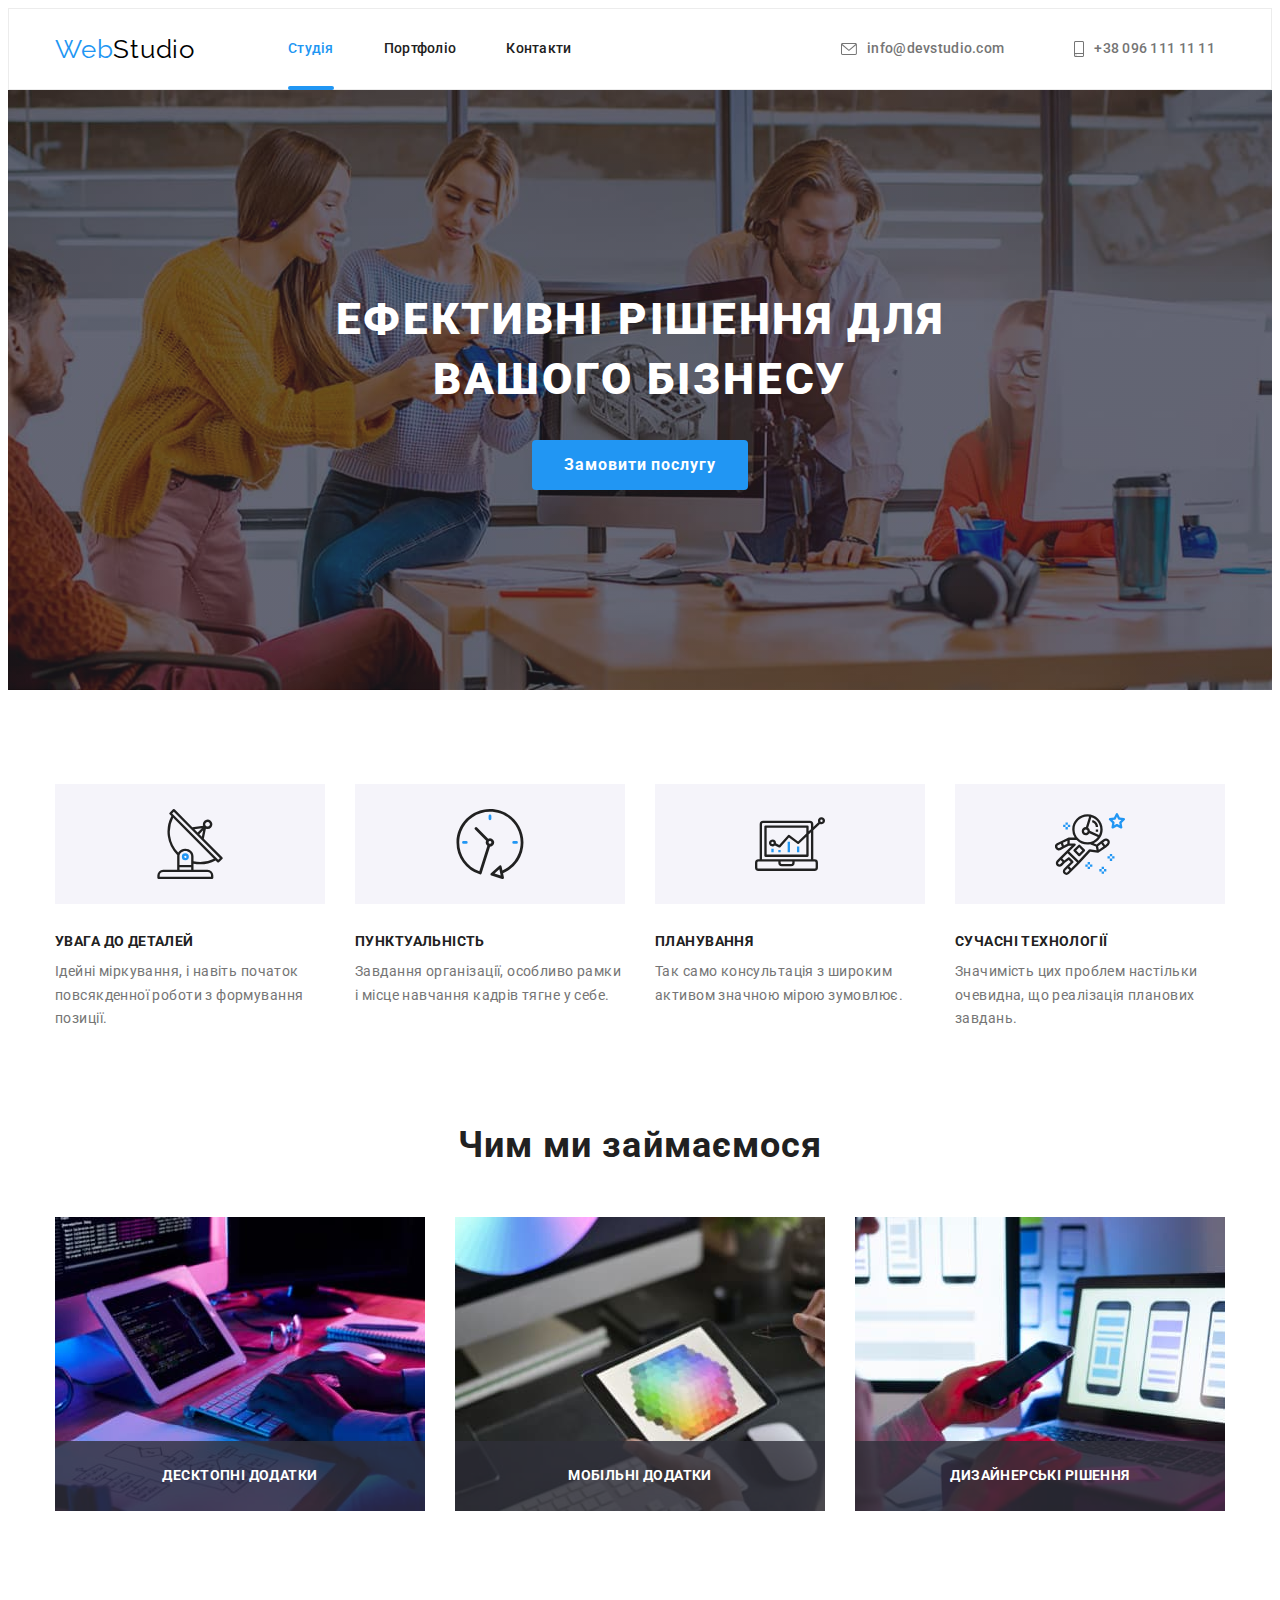
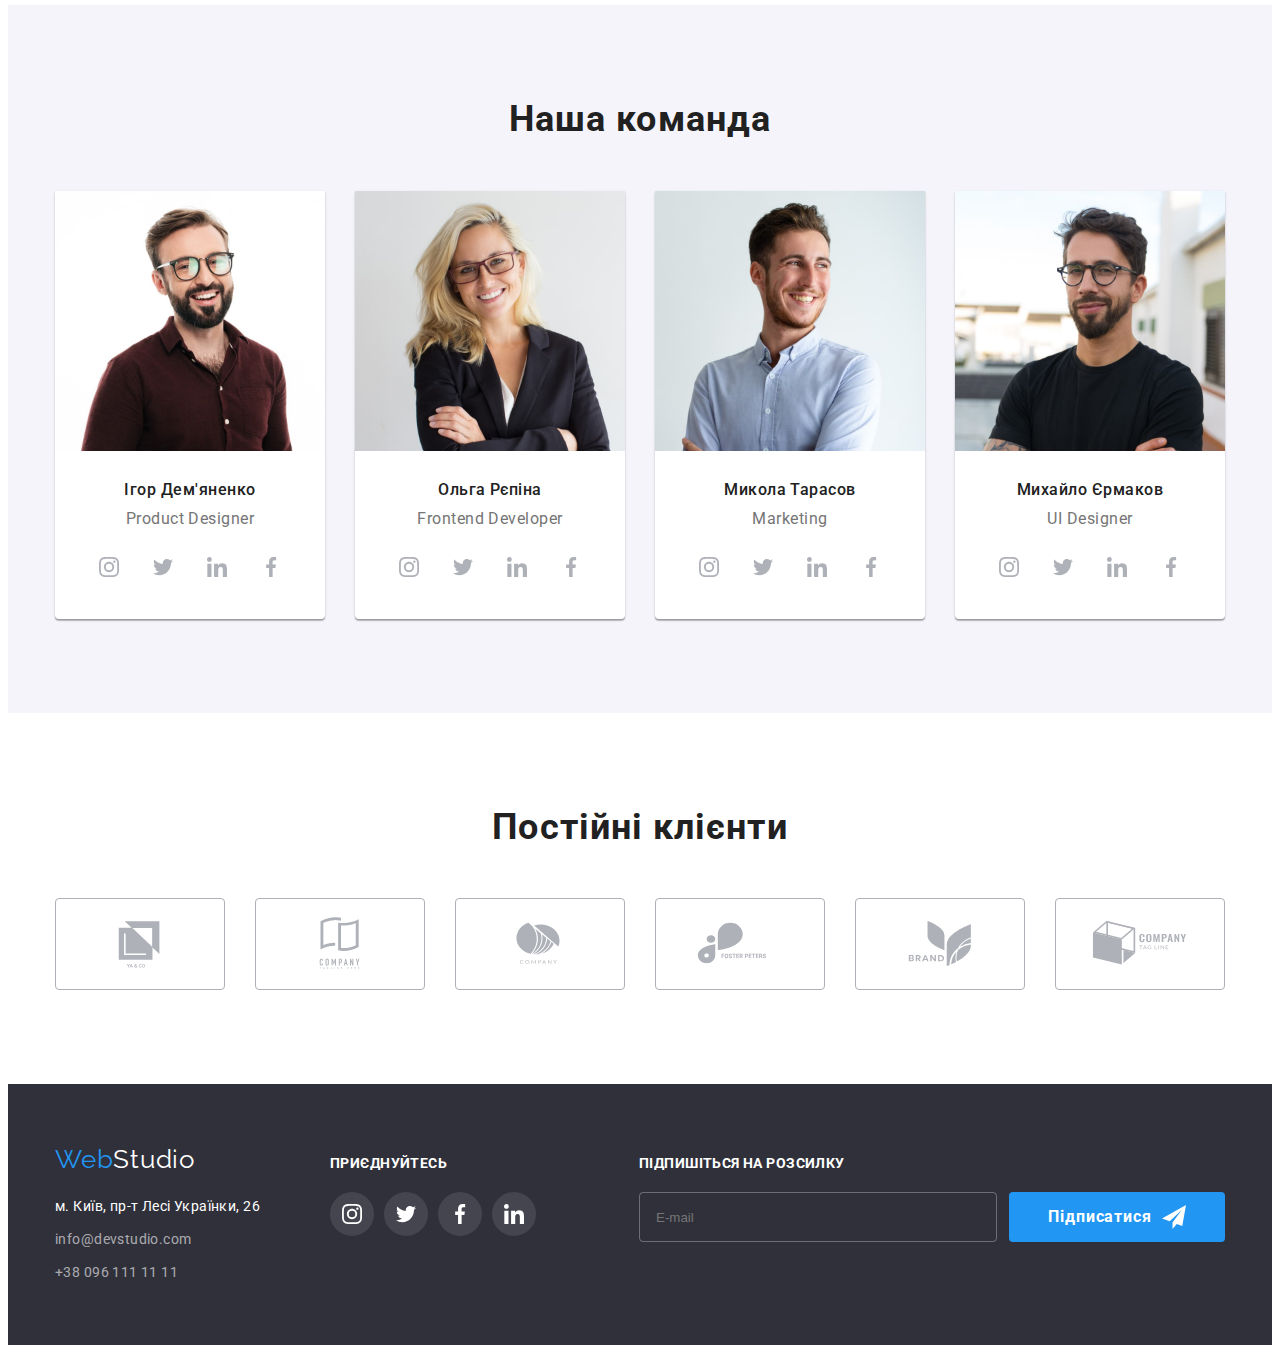
==== commit f69167de: "SASS  змінні" ====
--- a/index.html
+++ b/index.html
@@ -25,7 +25,7 @@
                 <a class="logo header-logo" href="./index.html"> <span class="header-logo__accent">Web</span>Studio</a>
                 <ul class="nav-list">
                     <li class="nav-list__item">
-                        <a class="nav-list__title nav-list__title--сurrent" href="./index.html">Студія</a>
+                        <a class="nav-list__title nav-list__title--current" href="./index.html">Студія</a>
                     </li>
                     <li class="nav-list__item">
                         <a class="nav-list__title" href="./portfolio.html">Портфоліо </a>
--- a/css/main.min.css
+++ b/css/main.min.css
@@ -1 +1 @@
-:root{--white-color: #ffffff;--main-title-color: #212121;--main-text-color: #757575;--main-blue-color: #2196f3;--main-fill-color: #afb1b8;--fist-background-color: #ffffff;--second-background-color: #f5f4fa;--footer-background-color: #2f303a;--border-color: #eeeeee;--background-item-color: #f5f4fa;--team-card-shadow: 0px 1px 3px rgba(0, 0, 0, 0.12), 0px 1px 1px rgba(0, 0, 0, 0.14), 0px 2px 1px rgba(0, 0, 0, 0.2)}*,*::before,*::after{-webkit-box-sizing:border-box;box-sizing:border-box}ul{list-style:none;margin:0;padding:0}h1,h2,h3,h4,h5,h6,p{margin:0}a{text-decoration:none}.visually-hiden{position:absolute;white-space:nowrap;width:1px;height:1px;overflow:hidden;border:0;padding:0;clip:rect(0 0 0 0);-webkit-clip-path:inset(50%);clip-path:inset(50%);margin:-1px}body{background-color:var(--fist-background-color);color:var(--main-text-color);font-family:"Roboto",sans-serif;font-style:normal;font-size:14px;letter-spacing:.03em}button{cursor:pointer}img{display:block}.container{width:1200px;padding-right:15px;padding-left:15px;margin:0 auto}.activity-wrap__text,.benefits__title{font-size:14px;font-weight:700;line-height:1.14;letter-spacing:.03em}.portfolio,.clients,.team,.activity,.benefits{padding-top:94px;padding-bottom:94px}.main-title-btn{min-width:216px;min-height:50px;font-family:inherit;background-color:var(--main-blue-color);font-weight:700;font-size:16px;line-height:1.88;display:block;margin:0 auto;-webkit-box-align:center;-ms-flex-align:center;align-items:center;text-align:center;letter-spacing:.06em;color:var(--white-color);cursor:pointer;border:0;border-radius:4px;-webkit-transition-property:background-color;transition-property:background-color;-webkit-transition-duration:250ms;transition-duration:250ms;-webkit-transition-timing-function:cubic-bezier(0.4, 0, 0.2, 1);transition-timing-function:cubic-bezier(0.4, 0, 0.2, 1)}.main-title-btn:hover,.main-title-btn:focus{background-color:#188ce8}.section-title{font-size:36px;font-weight:700;line-height:1.16;text-align:center;letter-spacing:.03em;color:var(--main-title-color);margin-bottom:50px}.header{border:1px solid #ececec}.header--container{display:-webkit-box;display:-ms-flexbox;display:flex;-webkit-box-align:center;-ms-flex-align:center;align-items:center}.navigation{margin-right:auto;display:-webkit-box;display:-ms-flexbox;display:flex;-webkit-box-align:center;-ms-flex-align:center;align-items:center}.main-nav{display:-webkit-box;display:-ms-flexbox;display:flex}.logo{font-family:"Raleway";font-size:26px;line-height:1.19;letter-spacing:.03em;color:#000}.header-logo{margin-right:93px}.header-logo__accent{color:var(--main-blue-color)}.nav-list{display:-webkit-box;display:-ms-flexbox;display:flex;gap:50px}.nav-list__item{display:-webkit-box;display:-ms-flexbox;display:flex;gap:50px}.nav-list__title{display:inline-block;padding-top:32px;padding-bottom:32px;font-weight:500;font-size:14px;line-height:1.14;letter-spacing:.02em;color:var(--main-title-color);-webkit-transition-property:color;transition-property:color;-webkit-transition-duration:250ms;transition-duration:250ms;-webkit-transition-timing-function:cubic-bezier(0.4, 0, 0.2, 1);transition-timing-function:cubic-bezier(0.4, 0, 0.2, 1)}.nav-list__title:hover,.nav-list__title:focus{color:var(--main-blue-color)}.сurrent-link{color:var(--main-blue-color);position:relative}.сurrent-link:after{content:"";position:absolute;width:100%;height:4px;bottom:-1px;left:0;background:var(--main-blue-color);border-radius:2px}.contact-mail{display:-webkit-box;display:-ms-flexbox;display:flex;gap:50px}.contact-mail__link{display:-webkit-box;display:-ms-flexbox;display:flex;-webkit-box-align:center;-ms-flex-align:center;align-items:center;font-weight:500;font-size:14px;line-height:1.14;letter-spacing:.02em;color:var(--main-text-color);-webkit-transition-property:color;transition-property:color;-webkit-transition-duration:250ms;transition-duration:250ms;-webkit-transition-timing-function:cubic-bezier(0.4, 0, 0.2, 1);transition-timing-function:cubic-bezier(0.4, 0, 0.2, 1)}.contact-mail__link:hover,.contact-mail__link:focus{color:var(--main-blue-color)}.contact-mail__icon{fill:currentColor;margin-right:10px}.contact-mail__item{display:inline-block;padding:10px}.main{background-image:-webkit-gradient(linear, left top, left bottom, from(rgba(47, 48, 58, 0.4)), to(rgba(47, 48, 58, 0.4))),url(../images/bg-image.jpg);background-image:linear-gradient(rgba(47, 48, 58, 0.4), rgba(47, 48, 58, 0.4)),url(../images/bg-image.jpg);background-repeat:no-repeat;background-position:center;background-size:cover;padding-top:200px;padding-bottom:200px;max-width:1600px;margin:0 auto}.main__title{margin-bottom:30px;margin-top:0;color:var(--white-color);font-weight:900;font-size:44px;line-height:1.36;text-align:center;letter-spacing:.06em;text-transform:uppercase}.benefits__list{display:-webkit-box;display:-ms-flexbox;display:flex;gap:30px}.benefits__item{width:calc((100% - 90px)/4)}.benefits__icon{display:-webkit-box;display:-ms-flexbox;display:flex;margin-bottom:30px;height:120px;-webkit-box-pack:center;-ms-flex-pack:center;justify-content:center;-webkit-box-align:center;-ms-flex-align:center;align-items:center;background-color:var(--background-item-color)}.benefits__title{text-transform:uppercase;color:var(--main-title-color);margin-bottom:10px}.benefits__subtitle{font-size:14px;line-height:1.71;letter-spacing:.03em;color:var(--main-text-color)}.activity{padding-top:0}.activity__list{display:-webkit-box;display:-ms-flexbox;display:flex;gap:30px}.activity__item{width:calc((100% - 60px)/3)}.activity-wrap{position:relative;-webkit-box-align:center;-ms-flex-align:center;align-items:center;-webkit-box-pack:center;-ms-flex-pack:center;justify-content:center}.activity-wrap__text{position:absolute;background:rgba(47,48,58,.8);width:100%;text-align:center;text-transform:uppercase;color:var(--white-color);padding-top:27px;padding-bottom:27px;bottom:0;left:0}.team{background-color:var(--second-background-color)}.team-list{display:-webkit-box;display:-ms-flexbox;display:flex;gap:30px}.team-list-item{width:calc((100% - 90px)/4);background-color:var(--white-color);-webkit-box-shadow:var(--team-card-shadow);box-shadow:var(--team-card-shadow);border-radius:0px 0px 4px 4px}.team-name{padding-top:30px;padding-bottom:30px}.team-title{font-size:16px;font-weight:500;line-height:1.18;text-align:center;letter-spacing:.03em;color:var(--main-title-color);margin-bottom:10px}.team-subtitle{font-weight:400;font-size:16px;line-height:1.18;text-align:center;letter-spacing:.03em;color:var(--main-text-color)}.social-links-list{display:-webkit-box;display:-ms-flexbox;display:flex;gap:10px;-webkit-box-pack:center;-ms-flex-pack:center;justify-content:center}.social-links-item{width:206px;height:44px;margin-top:16px;-ms-flex-preferred-size:content;flex-basis:content}.social-link{width:44px;height:44px;display:-webkit-box;display:-ms-flexbox;display:flex;-webkit-box-align:center;-ms-flex-align:center;align-items:center;-webkit-box-pack:center;-ms-flex-pack:center;justify-content:center;fill:var(--main-fill-color);border-radius:50%;background-color:var(--fist-background-color);-webkit-transition-property:background-color,fill;transition-property:background-color,fill;-webkit-transition-duration:250ms;transition-duration:250ms;-webkit-transition-timing-function:cubic-bezier(0.4, 0, 0.2, 1);transition-timing-function:cubic-bezier(0.4, 0, 0.2, 1)}.social-link:hover,.social-link:focus{background-color:var(--main-blue-color);fill:var(--white-color)}.clients-list{display:-webkit-box;display:-ms-flexbox;display:flex;gap:30px;-webkit-box-pack:center;-ms-flex-pack:center;justify-content:center}.clients-item{width:calc((100% - 150px)/6);height:92px}.clients-link{width:100%;height:100%;border:1px solid var(--main-fill-color);border-radius:4px;display:-webkit-box;display:-ms-flexbox;display:flex;-webkit-box-align:center;-ms-flex-align:center;align-items:center;-webkit-box-pack:center;-ms-flex-pack:center;justify-content:center;fill:var(--main-fill-color);-webkit-transition-property:border,fill;transition-property:border,fill;-webkit-transition-duration:250ms;transition-duration:250ms;-webkit-transition-timing-function:cubic-bezier(0.4, 0, 0.2, 1);transition-timing-function:cubic-bezier(0.4, 0, 0.2, 1)}.clients-link:hover,.clients-link:focus{fill:var(--main-blue-color);border:1px solid var(--main-blue-color)}.footer{background-color:var(--footer-background-color);padding-top:60px;padding-bottom:60px}.footer-wrap{display:-webkit-box;display:-ms-flexbox;display:flex;-webkit-box-align:baseline;-ms-flex-align:baseline;align-items:baseline}.footer-logo{display:inline-block;margin-bottom:20px}.footer-logo-accent{color:var(--white-color)}.footer-list-item:not(:last-child){margin-bottom:9px}.footer-link-adress{font-style:normal;font-size:14px;line-height:1.71;letter-spacing:.03em;color:var(--white-color)}.footer-contact{color:rgba(255,255,255,.6);-webkit-transition-property:color;transition-property:color;-webkit-transition-duration:250ms;transition-duration:250ms;-webkit-transition-timing-function:cubic-bezier(0.4, 0, 0.2, 1);transition-timing-function:cubic-bezier(0.4, 0, 0.2, 1)}.footer-contact:hover,.footer-contact:focus{color:var(--main-blue-color)}.footer-soc-links{max-width:206px;min-height:80px;margin-left:70px}.footer-text{display:inline-block;font-weight:700;font-size:14px;line-height:1.14;letter-spacing:.03em;text-transform:uppercase;color:var(--white-color)}.footer-soc-link-list{display:-webkit-box;display:-ms-flexbox;display:flex;gap:10px;-webkit-box-pack:center;-ms-flex-pack:center;justify-content:center}.footer-soc-link-item{width:206px;height:44px;margin-top:20px;-ms-flex-preferred-size:content;flex-basis:content}.footer-social-link{width:44px;height:44px;display:-webkit-box;display:-ms-flexbox;display:flex;-webkit-box-align:center;-ms-flex-align:center;align-items:center;-webkit-box-pack:center;-ms-flex-pack:center;justify-content:center;fill:var(--white-color);border-radius:50%;background-color:rgba(255,255,255,.1);-webkit-transition-property:background-color;transition-property:background-color;-webkit-transition-duration:250ms;transition-duration:250ms;-webkit-transition-timing-function:cubic-bezier(0.4, 0, 0.2, 1);transition-timing-function:cubic-bezier(0.4, 0, 0.2, 1)}.footer-social-link:hover,.footer-social-link:focus{background-color:var(--main-blue-color)}.footer-form{margin-left:auto;display:-webkit-box;display:-ms-flexbox;display:flex;-webkit-box-orient:vertical;-webkit-box-direction:normal;-ms-flex-direction:column;flex-direction:column}.footer-label{margin-bottom:20px}.footer-subscribe{display:-webkit-box;display:-ms-flexbox;display:flex}.footer-input{background-color:rgba(0,0,0,0);border:1px solid rgba(255,255,255,.3);border-radius:4px;width:358px;height:50px;margin-right:12px;padding-left:16px;color:var(--white-color)}.subscribe-btn{display:-webkit-box;display:-ms-flexbox;display:flex;gap:10px;-webkit-box-pack:center;-ms-flex-pack:center;justify-content:center}.backdrop{position:fixed;top:0;width:100%;height:100%;background-color:rgba(0,0,0,.2);opacity:1;-webkit-transition:opacity 250ms cubic-bezier(0.4, 0, 0.2, 1),-webkit-transform 250ms cubic-bezier(0.4, 0, 0.2, 1);transition:opacity 250ms cubic-bezier(0.4, 0, 0.2, 1),-webkit-transform 250ms cubic-bezier(0.4, 0, 0.2, 1);transition:opacity 250ms cubic-bezier(0.4, 0, 0.2, 1),transform 250ms cubic-bezier(0.4, 0, 0.2, 1);transition:opacity 250ms cubic-bezier(0.4, 0, 0.2, 1),transform 250ms cubic-bezier(0.4, 0, 0.2, 1),-webkit-transform 250ms cubic-bezier(0.4, 0, 0.2, 1)}.modal{position:absolute;top:50%;left:50%;-webkit-transform:translate(-50%, -50%) scale(1);transform:translate(-50%, -50%) scale(1);width:528px;min-height:581px;background-color:var(--white-color);-webkit-box-shadow:0px 1px 3px rgba(0,0,0,.12),0px 1px 1px rgba(0,0,0,.14),0px 2px 1px rgba(0,0,0,.2);box-shadow:0px 1px 3px rgba(0,0,0,.12),0px 1px 1px rgba(0,0,0,.14),0px 2px 1px rgba(0,0,0,.2);border-radius:4px;opacity:1;-webkit-transition:opacity 250ms cubic-bezier(0.4, 0, 0.2, 1),-webkit-transform 250ms cubic-bezier(0.4, 0, 0.2, 1);transition:opacity 250ms cubic-bezier(0.4, 0, 0.2, 1),-webkit-transform 250ms cubic-bezier(0.4, 0, 0.2, 1);transition:transform 250ms cubic-bezier(0.4, 0, 0.2, 1),opacity 250ms cubic-bezier(0.4, 0, 0.2, 1);transition:transform 250ms cubic-bezier(0.4, 0, 0.2, 1),opacity 250ms cubic-bezier(0.4, 0, 0.2, 1),-webkit-transform 250ms cubic-bezier(0.4, 0, 0.2, 1);padding:40px}.backdrop.is-hidden .modal{-webkit-transform:translate(-50%, -50%) scale(0);transform:translate(-50%, -50%) scale(0)}.modal-close{position:absolute;right:8px;top:8px;width:30px;height:30px;border:1px solid rgba(0,0,0,.1019607843);border-radius:50%;background-color:rgba(0,0,0,0);display:-webkit-box;display:-ms-flexbox;display:flex;-webkit-box-align:center;-ms-flex-align:center;align-items:center;-webkit-box-pack:center;-ms-flex-pack:center;justify-content:center;-webkit-transition-property:fill;transition-property:fill;-webkit-transition-duration:250ms;transition-duration:250ms;-webkit-transition-timing-function:cubic-bezier(0.4, 0, 0.2, 1);transition-timing-function:cubic-bezier(0.4, 0, 0.2, 1)}.modal-close:hover,.modal-close:focus{fill:var(--main-blue-color)}.modal-title{font-weight:700;font-size:20px;line-height:1.15;text-align:center;letter-spacing:.03em;color:var(--main-title-color);margin-bottom:12px}.modal-wraper{margin-bottom:10px}.input-label{display:block;font-weight:400;font-size:12px;line-height:1.16;letter-spacing:.01em;color:#000;margin-bottom:4px}.input-wrapper{position:relative}.modal-input{width:100%;height:40px;border:1px solid rgba(33,33,33,.2);border-radius:4px;background-color:rgba(0,0,0,0);outline:rgba(0,0,0,0);padding-left:42px;-webkit-transition-property:border-color;transition-property:border-color;-webkit-transition-duration:250ms;transition-duration:250ms;-webkit-transition-timing-function:cubic-bezier(0.4, 0, 0.2, 1);transition-timing-function:cubic-bezier(0.4, 0, 0.2, 1)}.modal-input:focus,.modal-input:hover{border-color:var(--main-blue-color)}.modal-input:focus+.modal-icon,.modal-input:hover+.modal-icon{fill:var(--main-blue-color)}.modal-icon{position:absolute;left:12px;top:50%;-webkit-transform:translateY(-50%);transform:translateY(-50%);-webkit-transition-property:border-color;transition-property:border-color;-webkit-transition-duration:250ms;transition-duration:250ms;-webkit-transition-timing-function:cubic-bezier(0.4, 0, 0.2, 1);transition-timing-function:cubic-bezier(0.4, 0, 0.2, 1)}.modal-comment{width:100%;height:120px;border:1px solid rgba(33,33,33,.2);border-radius:4px;outline:rgba(0,0,0,0);resize:none;padding-top:12px;padding-left:16px}.modal-comment::-webkit-input-placeholder{font-size:12px;color:rgba(117,117,117,.5);-webkit-transition-property:border-color;transition-property:border-color;-webkit-transition-duration:250ms;transition-duration:250ms;-webkit-transition-timing-function:cubic-bezier(0.4, 0, 0.2, 1);transition-timing-function:cubic-bezier(0.4, 0, 0.2, 1)}.modal-comment::-moz-placeholder{font-size:12px;color:rgba(117,117,117,.5);-moz-transition-property:border-color;transition-property:border-color;transition-duration:250ms;transition-timing-function:cubic-bezier(0.4, 0, 0.2, 1)}.modal-comment:-ms-input-placeholder{font-size:12px;color:rgba(117,117,117,.5);-ms-transition-property:border-color;transition-property:border-color;transition-duration:250ms;transition-timing-function:cubic-bezier(0.4, 0, 0.2, 1)}.modal-comment::-ms-input-placeholder{font-size:12px;color:rgba(117,117,117,.5);-ms-transition-property:border-color;transition-property:border-color;transition-duration:250ms;transition-timing-function:cubic-bezier(0.4, 0, 0.2, 1)}.modal-comment::placeholder{font-size:12px;color:rgba(117,117,117,.5);-webkit-transition-property:border-color;transition-property:border-color;-webkit-transition-duration:250ms;transition-duration:250ms;-webkit-transition-timing-function:cubic-bezier(0.4, 0, 0.2, 1);transition-timing-function:cubic-bezier(0.4, 0, 0.2, 1)}.modal-comment:focus,.modal-comment:hover{border-color:var(--main-blue-color)}.checkbox{position:absolute;white-space:nowrap;width:1px;height:1px;overflow:hidden;border:0;padding:0;clip:rect(0 0 0 0);-webkit-clip-path:inset(50%);clip-path:inset(50%);margin:-1px}.checkbox:focus{border-color:rgba(0,0,0,0);background-color:var(--main-blue-color);background-image:url(../images/full-check.svg);background-size:contain;background-origin:border-box}.checkbox-label{display:-webkit-box;display:-ms-flexbox;display:flex;-webkit-box-align:center;-ms-flex-align:center;align-items:center;margin-top:20px;margin-bottom:30px}.checkbox-icon{display:-webkit-inline-box;display:-ms-inline-flexbox;display:inline-flex;width:16px;height:15px;margin-right:7px;border:2px solid #212121;border-radius:2px;-webkit-box-align:center;-ms-flex-align:center;align-items:center;-webkit-box-pack:center;-ms-flex-pack:center;justify-content:center;-webkit-transition:border;transition:border;-webkit-transition-duration:250ms;transition-duration:250ms;-webkit-transition-timing-function:cubic-bezier(0.4, 0, 0.2, 1);transition-timing-function:cubic-bezier(0.4, 0, 0.2, 1)}.checkbox:focus+.checkbox-icon{border:2px solid var(--main-blue-color)}.checkbox:checked+.checkbox-icon{border-color:var(--main-blue-color);background-color:var(--main-blue-color)}.accepted-text{font-weight:400;font-size:14px;line-height:1.71}.checkbox-link{font-weight:400;font-size:14px;line-height:1.71;letter-spacing:.03em;-webkit-text-decoration-line:underline;text-decoration-line:underline;color:var(--main-blue-color)}.send-btn{-webkit-box-shadow:0px 4px 4px rgba(0,0,0,.15);box-shadow:0px 4px 4px rgba(0,0,0,.15)}.is-hidden{opacity:0;visibility:hidden;pointer-events:none}.portfolio-btn-list{display:-webkit-box;display:-ms-flexbox;display:flex;gap:8px;-webkit-box-pack:center;-ms-flex-pack:center;justify-content:center;margin-bottom:50px}.portfolio-btn{font-family:inherit;font-weight:500;font-size:16px;line-height:1.63;text-align:center;letter-spacing:.03em;color:var(--main-title-color);background-color:#f5f4fa;cursor:pointer;border:0;padding-top:6px;padding-bottom:6px;padding-left:22px;padding-right:22px;border-radius:4px;-webkit-transition-property:color,background-color,-webkit-box-shadow;transition-property:color,background-color,-webkit-box-shadow;transition-property:color,background-color,box-shadow;transition-property:color,background-color,box-shadow,-webkit-box-shadow;-webkit-transition-duration:250ms;transition-duration:250ms;-webkit-transition-timing-function:cubic-bezier(0.4, 0, 0.2, 1);transition-timing-function:cubic-bezier(0.4, 0, 0.2, 1)}.portfolio-btn:focus,.portfolio-btn:hover{color:var(--white-color);background-color:var(--main-blue-color);-webkit-box-shadow:0px 3px 1px rgba(0,0,0,.1),0px 1px 2px rgba(0,0,0,.08),0px 2px 2px rgba(0,0,0,.12);box-shadow:0px 3px 1px rgba(0,0,0,.1),0px 1px 2px rgba(0,0,0,.08),0px 2px 2px rgba(0,0,0,.12)}.portfolio-title{font-weight:700;font-size:18px;line-height:2;letter-spacing:.06em;color:var(--main-title-color);margin-bottom:4px}.portfolio-subtitle{font-weight:400;font-size:16px;line-height:1.88;letter-spacing:.03em;color:var(--main-text-color)}.portfolio-projects{display:-webkit-box;display:-ms-flexbox;display:flex;gap:30px;-ms-flex-wrap:wrap;flex-wrap:wrap}.portfolio-projects-item{width:calc((100% - 60px)/3)}.portfolio-project-link{display:block;-webkit-transition-property:-webkit-box-shadow;transition-property:-webkit-box-shadow;transition-property:box-shadow;transition-property:box-shadow, -webkit-box-shadow;-webkit-transition-duration:250ms;transition-duration:250ms;-webkit-transition-timing-function:cubic-bezier(0.4, 0, 0.2, 1);transition-timing-function:cubic-bezier(0.4, 0, 0.2, 1)}.portfolio-project-link:hover,.portfolio-project-link:focus{-webkit-box-shadow:0px 1px 1px rgba(0,0,0,.12),0px 4px 4px rgba(0,0,0,.06),1px 4px 6px rgba(0,0,0,.16);box-shadow:0px 1px 1px rgba(0,0,0,.12),0px 4px 4px rgba(0,0,0,.06),1px 4px 6px rgba(0,0,0,.16)}.card-wrap{position:relative;overflow:hidden}.hover-text{position:absolute;top:0;left:0;background-color:rgba(33,150,243,.9);color:var(--white-color);font-weight:400;font-size:18px;line-height:1.56;letter-spacing:.03em;padding-left:24px;padding-right:24px;display:-webkit-box;display:-ms-flexbox;display:flex;-webkit-box-align:center;-ms-flex-align:center;align-items:center;-webkit-box-pack:center;-ms-flex-pack:center;justify-content:center;height:100%;-webkit-transform:translateY(100%);transform:translateY(100%);-webkit-transition-property:overflow,-webkit-transform;transition-property:overflow,-webkit-transform;transition-property:transform,overflow;transition-property:transform,overflow,-webkit-transform;-webkit-transition-duration:250ms;transition-duration:250ms;-webkit-transition-timing-function:cubic-bezier(0.4, 0, 0.2, 1);transition-timing-function:cubic-bezier(0.4, 0, 0.2, 1)}.portfolio-project-link:hover .hover-text,.portfolio-project-link:focus .hover-text{-webkit-transform:translateY(0);transform:translateY(0);overflow:visible}.portfolio-text-wrap{padding-top:20px;padding-right:24px;padding-bottom:20px;padding-left:24px;border:1px solid var(--border-color);border-top:none}/*# sourceMappingURL=main.min.css.map */+:root{--white-color: #ffffff;--main-title-color: #212121;--main-text-color: #757575;--main-blue-color: #2196f3;--main-fill-color: #afb1b8;--fist-background-color: #ffffff;--second-background-color: #f5f4fa;--footer-background-color: #2f303a;--border-color: #eeeeee;--background-item-color: #f5f4fa;--team-card-shadow: 0px 1px 3px rgba(0, 0, 0, 0.12), 0px 1px 1px rgba(0, 0, 0, 0.14), 0px 2px 1px rgba(0, 0, 0, 0.2)}*,*::before,*::after{-webkit-box-sizing:border-box;box-sizing:border-box}ul{list-style:none;margin:0;padding:0}h1,h2,h3,h4,h5,h6,p{margin:0}a{text-decoration:none}.visually-hiden{position:absolute;white-space:nowrap;width:1px;height:1px;overflow:hidden;border:0;padding:0;clip:rect(0 0 0 0);-webkit-clip-path:inset(50%);clip-path:inset(50%);margin:-1px}body{background-color:var(--fist-background-color);color:var(--main-text-color);font-family:"Roboto",sans-serif;font-style:normal;font-size:14px;letter-spacing:.03em}button{cursor:pointer}img{display:block}.container{width:1200px;padding-right:15px;padding-left:15px;margin:0 auto}.activity-wrap__text,.benefits__title{font-size:14px;font-weight:700;line-height:1.14;letter-spacing:.03em}.portfolio,.clients,.team,.activity,.benefits{padding-top:94px;padding-bottom:94px}.main-title-btn{min-width:216px;min-height:50px;font-family:inherit;background-color:var(--main-blue-color);font-weight:700;font-size:16px;line-height:1.88;display:block;margin:0 auto;-webkit-box-align:center;-ms-flex-align:center;align-items:center;text-align:center;letter-spacing:.06em;color:var(--white-color);cursor:pointer;border:0;border-radius:4px;-webkit-transition-property:background-color;transition-property:background-color;-webkit-transition-duration:250ms;transition-duration:250ms;-webkit-transition-timing-function:cubic-bezier(0.4, 0, 0.2, 1);transition-timing-function:cubic-bezier(0.4, 0, 0.2, 1)}.main-title-btn:hover,.main-title-btn:focus{background-color:#188ce8}.section-title{font-size:36px;font-weight:700;line-height:1.16;text-align:center;letter-spacing:.03em;color:var(--main-title-color);margin-bottom:50px}.header{border:1px solid #ececec}.header--container{display:-webkit-box;display:-ms-flexbox;display:flex;-webkit-box-align:center;-ms-flex-align:center;align-items:center}.navigation{margin-right:auto;display:-webkit-box;display:-ms-flexbox;display:flex;-webkit-box-align:center;-ms-flex-align:center;align-items:center}.main-nav{display:-webkit-box;display:-ms-flexbox;display:flex}.logo{font-family:Raleway,sans-serif;font-size:26px;line-height:1.19;letter-spacing:.03em;color:#000}.header-logo{margin-right:93px}.header-logo__accent{color:var(--main-blue-color)}.nav-list{display:-webkit-box;display:-ms-flexbox;display:flex;gap:50px}.nav-list__item{display:-webkit-box;display:-ms-flexbox;display:flex;gap:50px}.nav-list__title{display:inline-block;padding-top:32px;padding-bottom:32px;font-weight:500;font-size:14px;line-height:1.14;letter-spacing:.02em;color:var(--main-title-color);-webkit-transition-property:color;transition-property:color;-webkit-transition-duration:250ms;transition-duration:250ms;-webkit-transition-timing-function:cubic-bezier(0.4, 0, 0.2, 1);transition-timing-function:cubic-bezier(0.4, 0, 0.2, 1)}.nav-list__title:hover,.nav-list__title:focus{color:var(--main-blue-color)}.nav-list__title--current{color:var(--main-blue-color);position:relative}.nav-list__title--current:after{content:"";position:absolute;width:100%;height:4px;bottom:-1px;left:0;background:var(--main-blue-color);border-radius:2px}.contact-mail{display:-webkit-box;display:-ms-flexbox;display:flex;gap:50px}.contact-mail__link{display:-webkit-box;display:-ms-flexbox;display:flex;-webkit-box-align:center;-ms-flex-align:center;align-items:center;font-weight:500;font-size:14px;line-height:1.14;letter-spacing:.02em;color:var(--main-text-color);-webkit-transition-property:color;transition-property:color;-webkit-transition-duration:250ms;transition-duration:250ms;-webkit-transition-timing-function:cubic-bezier(0.4, 0, 0.2, 1);transition-timing-function:cubic-bezier(0.4, 0, 0.2, 1)}.contact-mail__link:hover,.contact-mail__link:focus{color:var(--main-blue-color)}.contact-mail__icon{fill:currentColor;margin-right:10px}.contact-mail__item{display:inline-block;padding:10px}.main{background-image:-webkit-gradient(linear, left top, left bottom, from(rgba(47, 48, 58, 0.4)), to(rgba(47, 48, 58, 0.4))),url(../images/bg-image.jpg);background-image:linear-gradient(rgba(47, 48, 58, 0.4), rgba(47, 48, 58, 0.4)),url(../images/bg-image.jpg);background-repeat:no-repeat;background-position:center;background-size:cover;padding-top:200px;padding-bottom:200px;max-width:1600px;margin:0 auto}.main__title{margin-bottom:30px;margin-top:0;color:var(--white-color);font-weight:900;font-size:44px;line-height:1.36;text-align:center;letter-spacing:.06em;text-transform:uppercase}.benefits__list{display:-webkit-box;display:-ms-flexbox;display:flex;gap:30px}.benefits__item{width:calc((100% - 90px)/4)}.benefits__icon{display:-webkit-box;display:-ms-flexbox;display:flex;margin-bottom:30px;height:120px;-webkit-box-pack:center;-ms-flex-pack:center;justify-content:center;-webkit-box-align:center;-ms-flex-align:center;align-items:center;background-color:var(--background-item-color)}.benefits__title{text-transform:uppercase;color:var(--main-title-color);margin-bottom:10px}.benefits__subtitle{font-size:14px;line-height:1.71;letter-spacing:.03em;color:var(--main-text-color)}.activity{padding-top:0}.activity__list{display:-webkit-box;display:-ms-flexbox;display:flex;gap:30px}.activity__item{width:calc((100% - 60px)/3)}.activity-wrap{position:relative;-webkit-box-align:center;-ms-flex-align:center;align-items:center;-webkit-box-pack:center;-ms-flex-pack:center;justify-content:center}.activity-wrap__text{position:absolute;background:rgba(47,48,58,.8);width:100%;text-align:center;text-transform:uppercase;color:var(--white-color);padding-top:27px;padding-bottom:27px;bottom:0;left:0}.team{background-color:var(--second-background-color)}.team-list{display:-webkit-box;display:-ms-flexbox;display:flex;gap:30px}.team-list-item{width:calc((100% - 90px)/4);background-color:var(--white-color);-webkit-box-shadow:var(--team-card-shadow);box-shadow:var(--team-card-shadow);border-radius:0px 0px 4px 4px}.team-name{padding-top:30px;padding-bottom:30px}.team-title{font-size:16px;font-weight:500;line-height:1.18;text-align:center;letter-spacing:.03em;color:var(--main-title-color);margin-bottom:10px}.team-subtitle{font-weight:400;font-size:16px;line-height:1.18;text-align:center;letter-spacing:.03em;color:var(--main-text-color)}.social-links-list{display:-webkit-box;display:-ms-flexbox;display:flex;gap:10px;-webkit-box-pack:center;-ms-flex-pack:center;justify-content:center}.social-links-item{width:206px;height:44px;margin-top:16px;-ms-flex-preferred-size:content;flex-basis:content}.social-link{width:44px;height:44px;display:-webkit-box;display:-ms-flexbox;display:flex;-webkit-box-align:center;-ms-flex-align:center;align-items:center;-webkit-box-pack:center;-ms-flex-pack:center;justify-content:center;fill:var(--main-fill-color);border-radius:50%;background-color:var(--fist-background-color);-webkit-transition-property:background-color,fill;transition-property:background-color,fill;-webkit-transition-duration:250ms;transition-duration:250ms;-webkit-transition-timing-function:cubic-bezier(0.4, 0, 0.2, 1);transition-timing-function:cubic-bezier(0.4, 0, 0.2, 1)}.social-link:hover,.social-link:focus{background-color:var(--main-blue-color);fill:var(--white-color)}.clients-list{display:-webkit-box;display:-ms-flexbox;display:flex;gap:30px;-webkit-box-pack:center;-ms-flex-pack:center;justify-content:center}.clients-item{width:calc((100% - 150px)/6);height:92px}.clients-link{width:100%;height:100%;border:1px solid var(--main-fill-color);border-radius:4px;display:-webkit-box;display:-ms-flexbox;display:flex;-webkit-box-align:center;-ms-flex-align:center;align-items:center;-webkit-box-pack:center;-ms-flex-pack:center;justify-content:center;fill:var(--main-fill-color);-webkit-transition-property:border,fill;transition-property:border,fill;-webkit-transition-duration:250ms;transition-duration:250ms;-webkit-transition-timing-function:cubic-bezier(0.4, 0, 0.2, 1);transition-timing-function:cubic-bezier(0.4, 0, 0.2, 1)}.clients-link:hover,.clients-link:focus{fill:var(--main-blue-color);border:1px solid var(--main-blue-color)}.footer{background-color:var(--footer-background-color);padding-top:60px;padding-bottom:60px}.footer-wrap{display:-webkit-box;display:-ms-flexbox;display:flex;-webkit-box-align:baseline;-ms-flex-align:baseline;align-items:baseline}.footer-logo{display:inline-block;margin-bottom:20px}.footer-logo-accent{color:var(--white-color)}.footer-list-item:not(:last-child){margin-bottom:9px}.footer-link-adress{font-style:normal;font-size:14px;line-height:1.71;letter-spacing:.03em;color:var(--white-color)}.footer-contact{color:rgba(255,255,255,.6);-webkit-transition-property:color;transition-property:color;-webkit-transition-duration:250ms;transition-duration:250ms;-webkit-transition-timing-function:cubic-bezier(0.4, 0, 0.2, 1);transition-timing-function:cubic-bezier(0.4, 0, 0.2, 1)}.footer-contact:hover,.footer-contact:focus{color:var(--main-blue-color)}.footer-soc-links{max-width:206px;min-height:80px;margin-left:70px}.footer-text{display:inline-block;font-weight:700;font-size:14px;line-height:1.14;letter-spacing:.03em;text-transform:uppercase;color:var(--white-color)}.footer-soc-link-list{display:-webkit-box;display:-ms-flexbox;display:flex;gap:10px;-webkit-box-pack:center;-ms-flex-pack:center;justify-content:center}.footer-soc-link-item{width:206px;height:44px;margin-top:20px;-ms-flex-preferred-size:content;flex-basis:content}.footer-social-link{width:44px;height:44px;display:-webkit-box;display:-ms-flexbox;display:flex;-webkit-box-align:center;-ms-flex-align:center;align-items:center;-webkit-box-pack:center;-ms-flex-pack:center;justify-content:center;fill:var(--white-color);border-radius:50%;background-color:rgba(255,255,255,.1);-webkit-transition-property:background-color;transition-property:background-color;-webkit-transition-duration:250ms;transition-duration:250ms;-webkit-transition-timing-function:cubic-bezier(0.4, 0, 0.2, 1);transition-timing-function:cubic-bezier(0.4, 0, 0.2, 1)}.footer-social-link:hover,.footer-social-link:focus{background-color:var(--main-blue-color)}.footer-form{margin-left:auto;display:-webkit-box;display:-ms-flexbox;display:flex;-webkit-box-orient:vertical;-webkit-box-direction:normal;-ms-flex-direction:column;flex-direction:column}.footer-label{margin-bottom:20px}.footer-subscribe{display:-webkit-box;display:-ms-flexbox;display:flex}.footer-input{background-color:rgba(0,0,0,0);border:1px solid rgba(255,255,255,.3);border-radius:4px;width:358px;height:50px;margin-right:12px;padding-left:16px;color:var(--white-color)}.subscribe-btn{display:-webkit-box;display:-ms-flexbox;display:flex;gap:10px;-webkit-box-pack:center;-ms-flex-pack:center;justify-content:center}.backdrop{position:fixed;top:0;width:100%;height:100%;background-color:rgba(0,0,0,.2);opacity:1;-webkit-transition:opacity 250ms cubic-bezier(0.4, 0, 0.2, 1),-webkit-transform 250ms cubic-bezier(0.4, 0, 0.2, 1);transition:opacity 250ms cubic-bezier(0.4, 0, 0.2, 1),-webkit-transform 250ms cubic-bezier(0.4, 0, 0.2, 1);transition:opacity 250ms cubic-bezier(0.4, 0, 0.2, 1),transform 250ms cubic-bezier(0.4, 0, 0.2, 1);transition:opacity 250ms cubic-bezier(0.4, 0, 0.2, 1),transform 250ms cubic-bezier(0.4, 0, 0.2, 1),-webkit-transform 250ms cubic-bezier(0.4, 0, 0.2, 1)}.modal{position:absolute;top:50%;left:50%;-webkit-transform:translate(-50%, -50%) scale(1);transform:translate(-50%, -50%) scale(1);width:528px;min-height:581px;background-color:var(--white-color);-webkit-box-shadow:0px 1px 3px rgba(0,0,0,.12),0px 1px 1px rgba(0,0,0,.14),0px 2px 1px rgba(0,0,0,.2);box-shadow:0px 1px 3px rgba(0,0,0,.12),0px 1px 1px rgba(0,0,0,.14),0px 2px 1px rgba(0,0,0,.2);border-radius:4px;opacity:1;-webkit-transition:opacity 250ms cubic-bezier(0.4, 0, 0.2, 1),-webkit-transform 250ms cubic-bezier(0.4, 0, 0.2, 1);transition:opacity 250ms cubic-bezier(0.4, 0, 0.2, 1),-webkit-transform 250ms cubic-bezier(0.4, 0, 0.2, 1);transition:transform 250ms cubic-bezier(0.4, 0, 0.2, 1),opacity 250ms cubic-bezier(0.4, 0, 0.2, 1);transition:transform 250ms cubic-bezier(0.4, 0, 0.2, 1),opacity 250ms cubic-bezier(0.4, 0, 0.2, 1),-webkit-transform 250ms cubic-bezier(0.4, 0, 0.2, 1);padding:40px}.backdrop.is-hidden .modal{-webkit-transform:translate(-50%, -50%) scale(0);transform:translate(-50%, -50%) scale(0)}.modal-close{position:absolute;right:8px;top:8px;width:30px;height:30px;border:1px solid rgba(0,0,0,.1019607843);border-radius:50%;background-color:rgba(0,0,0,0);display:-webkit-box;display:-ms-flexbox;display:flex;-webkit-box-align:center;-ms-flex-align:center;align-items:center;-webkit-box-pack:center;-ms-flex-pack:center;justify-content:center;-webkit-transition-property:fill;transition-property:fill;-webkit-transition-duration:250ms;transition-duration:250ms;-webkit-transition-timing-function:cubic-bezier(0.4, 0, 0.2, 1);transition-timing-function:cubic-bezier(0.4, 0, 0.2, 1)}.modal-close:hover,.modal-close:focus{fill:var(--main-blue-color)}.modal-title{font-weight:700;font-size:20px;line-height:1.15;text-align:center;letter-spacing:.03em;color:var(--main-title-color);margin-bottom:12px}.modal-wraper{margin-bottom:10px}.input-label{display:block;font-weight:400;font-size:12px;line-height:1.16;letter-spacing:.01em;color:#000;margin-bottom:4px}.input-wrapper{position:relative}.modal-input{width:100%;height:40px;border:1px solid rgba(33,33,33,.2);border-radius:4px;background-color:rgba(0,0,0,0);outline:rgba(0,0,0,0);padding-left:42px;-webkit-transition-property:border-color;transition-property:border-color;-webkit-transition-duration:250ms;transition-duration:250ms;-webkit-transition-timing-function:cubic-bezier(0.4, 0, 0.2, 1);transition-timing-function:cubic-bezier(0.4, 0, 0.2, 1)}.modal-input:focus,.modal-input:hover{border-color:var(--main-blue-color)}.modal-input:focus+.modal-icon,.modal-input:hover+.modal-icon{fill:var(--main-blue-color)}.modal-icon{position:absolute;left:12px;top:50%;-webkit-transform:translateY(-50%);transform:translateY(-50%);-webkit-transition-property:border-color;transition-property:border-color;-webkit-transition-duration:250ms;transition-duration:250ms;-webkit-transition-timing-function:cubic-bezier(0.4, 0, 0.2, 1);transition-timing-function:cubic-bezier(0.4, 0, 0.2, 1)}.modal-comment{width:100%;height:120px;border:1px solid rgba(33,33,33,.2);border-radius:4px;outline:rgba(0,0,0,0);resize:none;padding-top:12px;padding-left:16px}.modal-comment::-webkit-input-placeholder{font-size:12px;color:rgba(117,117,117,.5);-webkit-transition-property:border-color;transition-property:border-color;-webkit-transition-duration:250ms;transition-duration:250ms;-webkit-transition-timing-function:cubic-bezier(0.4, 0, 0.2, 1);transition-timing-function:cubic-bezier(0.4, 0, 0.2, 1)}.modal-comment::-moz-placeholder{font-size:12px;color:rgba(117,117,117,.5);-moz-transition-property:border-color;transition-property:border-color;transition-duration:250ms;transition-timing-function:cubic-bezier(0.4, 0, 0.2, 1)}.modal-comment:-ms-input-placeholder{font-size:12px;color:rgba(117,117,117,.5);-ms-transition-property:border-color;transition-property:border-color;transition-duration:250ms;transition-timing-function:cubic-bezier(0.4, 0, 0.2, 1)}.modal-comment::-ms-input-placeholder{font-size:12px;color:rgba(117,117,117,.5);-ms-transition-property:border-color;transition-property:border-color;transition-duration:250ms;transition-timing-function:cubic-bezier(0.4, 0, 0.2, 1)}.modal-comment::placeholder{font-size:12px;color:rgba(117,117,117,.5);-webkit-transition-property:border-color;transition-property:border-color;-webkit-transition-duration:250ms;transition-duration:250ms;-webkit-transition-timing-function:cubic-bezier(0.4, 0, 0.2, 1);transition-timing-function:cubic-bezier(0.4, 0, 0.2, 1)}.modal-comment:focus,.modal-comment:hover{border-color:var(--main-blue-color)}.checkbox{position:absolute;white-space:nowrap;width:1px;height:1px;overflow:hidden;border:0;padding:0;clip:rect(0 0 0 0);-webkit-clip-path:inset(50%);clip-path:inset(50%);margin:-1px}.checkbox:focus{border-color:rgba(0,0,0,0);background-color:var(--main-blue-color);background-image:url(../images/full-check.svg);background-size:contain;background-origin:border-box}.checkbox-label{display:-webkit-box;display:-ms-flexbox;display:flex;-webkit-box-align:center;-ms-flex-align:center;align-items:center;-webkit-box-pack:center;-ms-flex-pack:center;justify-content:center;margin-top:20px;margin-bottom:30px}.checkbox-icon{display:-webkit-inline-box;display:-ms-inline-flexbox;display:inline-flex;width:16px;height:15px;margin-right:7px;border:2px solid #212121;border-radius:2px;-webkit-box-align:center;-ms-flex-align:center;align-items:center;-webkit-box-pack:center;-ms-flex-pack:center;justify-content:center;-webkit-transition:border;transition:border;-webkit-transition-duration:250ms;transition-duration:250ms;-webkit-transition-timing-function:cubic-bezier(0.4, 0, 0.2, 1);transition-timing-function:cubic-bezier(0.4, 0, 0.2, 1)}.checkbox:focus+.checkbox-icon{border:2px solid var(--main-blue-color)}.checkbox:checked+.checkbox-icon{border-color:var(--main-blue-color);background-color:var(--main-blue-color)}.accepted-text{font-weight:400;font-size:14px;line-height:1.71}.checkbox-link{font-weight:400;font-size:14px;line-height:1.71;letter-spacing:.03em;-webkit-text-decoration-line:underline;text-decoration-line:underline;color:var(--main-blue-color)}.send-btn{-webkit-box-shadow:0px 4px 4px rgba(0,0,0,.15);box-shadow:0px 4px 4px rgba(0,0,0,.15)}.is-hidden{opacity:0;visibility:hidden;pointer-events:none}.portfolio-btn-list{display:-webkit-box;display:-ms-flexbox;display:flex;gap:8px;-webkit-box-pack:center;-ms-flex-pack:center;justify-content:center;margin-bottom:50px}.portfolio-btn{font-family:inherit;font-weight:500;font-size:16px;line-height:1.63;text-align:center;letter-spacing:.03em;color:var(--main-title-color);background-color:#f5f4fa;cursor:pointer;border:0;padding-top:6px;padding-bottom:6px;padding-left:22px;padding-right:22px;border-radius:4px;-webkit-transition-property:color,background-color,-webkit-box-shadow;transition-property:color,background-color,-webkit-box-shadow;transition-property:color,background-color,box-shadow;transition-property:color,background-color,box-shadow,-webkit-box-shadow;-webkit-transition-duration:250ms;transition-duration:250ms;-webkit-transition-timing-function:cubic-bezier(0.4, 0, 0.2, 1);transition-timing-function:cubic-bezier(0.4, 0, 0.2, 1)}.portfolio-btn:focus,.portfolio-btn:hover{color:var(--white-color);background-color:var(--main-blue-color);-webkit-box-shadow:0px 3px 1px rgba(0,0,0,.1),0px 1px 2px rgba(0,0,0,.08),0px 2px 2px rgba(0,0,0,.12);box-shadow:0px 3px 1px rgba(0,0,0,.1),0px 1px 2px rgba(0,0,0,.08),0px 2px 2px rgba(0,0,0,.12)}.portfolio-title{font-weight:700;font-size:18px;line-height:2;letter-spacing:.06em;color:var(--main-title-color);margin-bottom:4px}.portfolio-subtitle{font-weight:400;font-size:16px;line-height:1.88;letter-spacing:.03em;color:var(--main-text-color)}.portfolio-projects{display:-webkit-box;display:-ms-flexbox;display:flex;gap:30px;-ms-flex-wrap:wrap;flex-wrap:wrap}.portfolio-projects-item{width:calc((100% - 60px)/3)}.portfolio-project-link{display:block;-webkit-transition-property:-webkit-box-shadow;transition-property:-webkit-box-shadow;transition-property:box-shadow;transition-property:box-shadow, -webkit-box-shadow;-webkit-transition-duration:250ms;transition-duration:250ms;-webkit-transition-timing-function:cubic-bezier(0.4, 0, 0.2, 1);transition-timing-function:cubic-bezier(0.4, 0, 0.2, 1)}.portfolio-project-link:hover,.portfolio-project-link:focus{-webkit-box-shadow:0px 1px 1px rgba(0,0,0,.12),0px 4px 4px rgba(0,0,0,.06),1px 4px 6px rgba(0,0,0,.16);box-shadow:0px 1px 1px rgba(0,0,0,.12),0px 4px 4px rgba(0,0,0,.06),1px 4px 6px rgba(0,0,0,.16)}.card-wrap{position:relative;overflow:hidden}.hover-text{position:absolute;top:0;left:0;background-color:rgba(33,150,243,.9);color:var(--white-color);font-weight:400;font-size:18px;line-height:1.56;letter-spacing:.03em;padding-left:24px;padding-right:24px;display:-webkit-box;display:-ms-flexbox;display:flex;-webkit-box-align:center;-ms-flex-align:center;align-items:center;-webkit-box-pack:center;-ms-flex-pack:center;justify-content:center;height:100%;-webkit-transform:translateY(100%);transform:translateY(100%);-webkit-transition-property:overflow,-webkit-transform;transition-property:overflow,-webkit-transform;transition-property:transform,overflow;transition-property:transform,overflow,-webkit-transform;-webkit-transition-duration:250ms;transition-duration:250ms;-webkit-transition-timing-function:cubic-bezier(0.4, 0, 0.2, 1);transition-timing-function:cubic-bezier(0.4, 0, 0.2, 1)}.portfolio-project-link:hover .hover-text,.portfolio-project-link:focus .hover-text{-webkit-transform:translateY(0);transform:translateY(0);overflow:visible}.portfolio-text-wrap{padding-top:20px;padding-right:24px;padding-bottom:20px;padding-left:24px;border:1px solid var(--border-color);border-top:none}/*# sourceMappingURL=main.min.css.map */